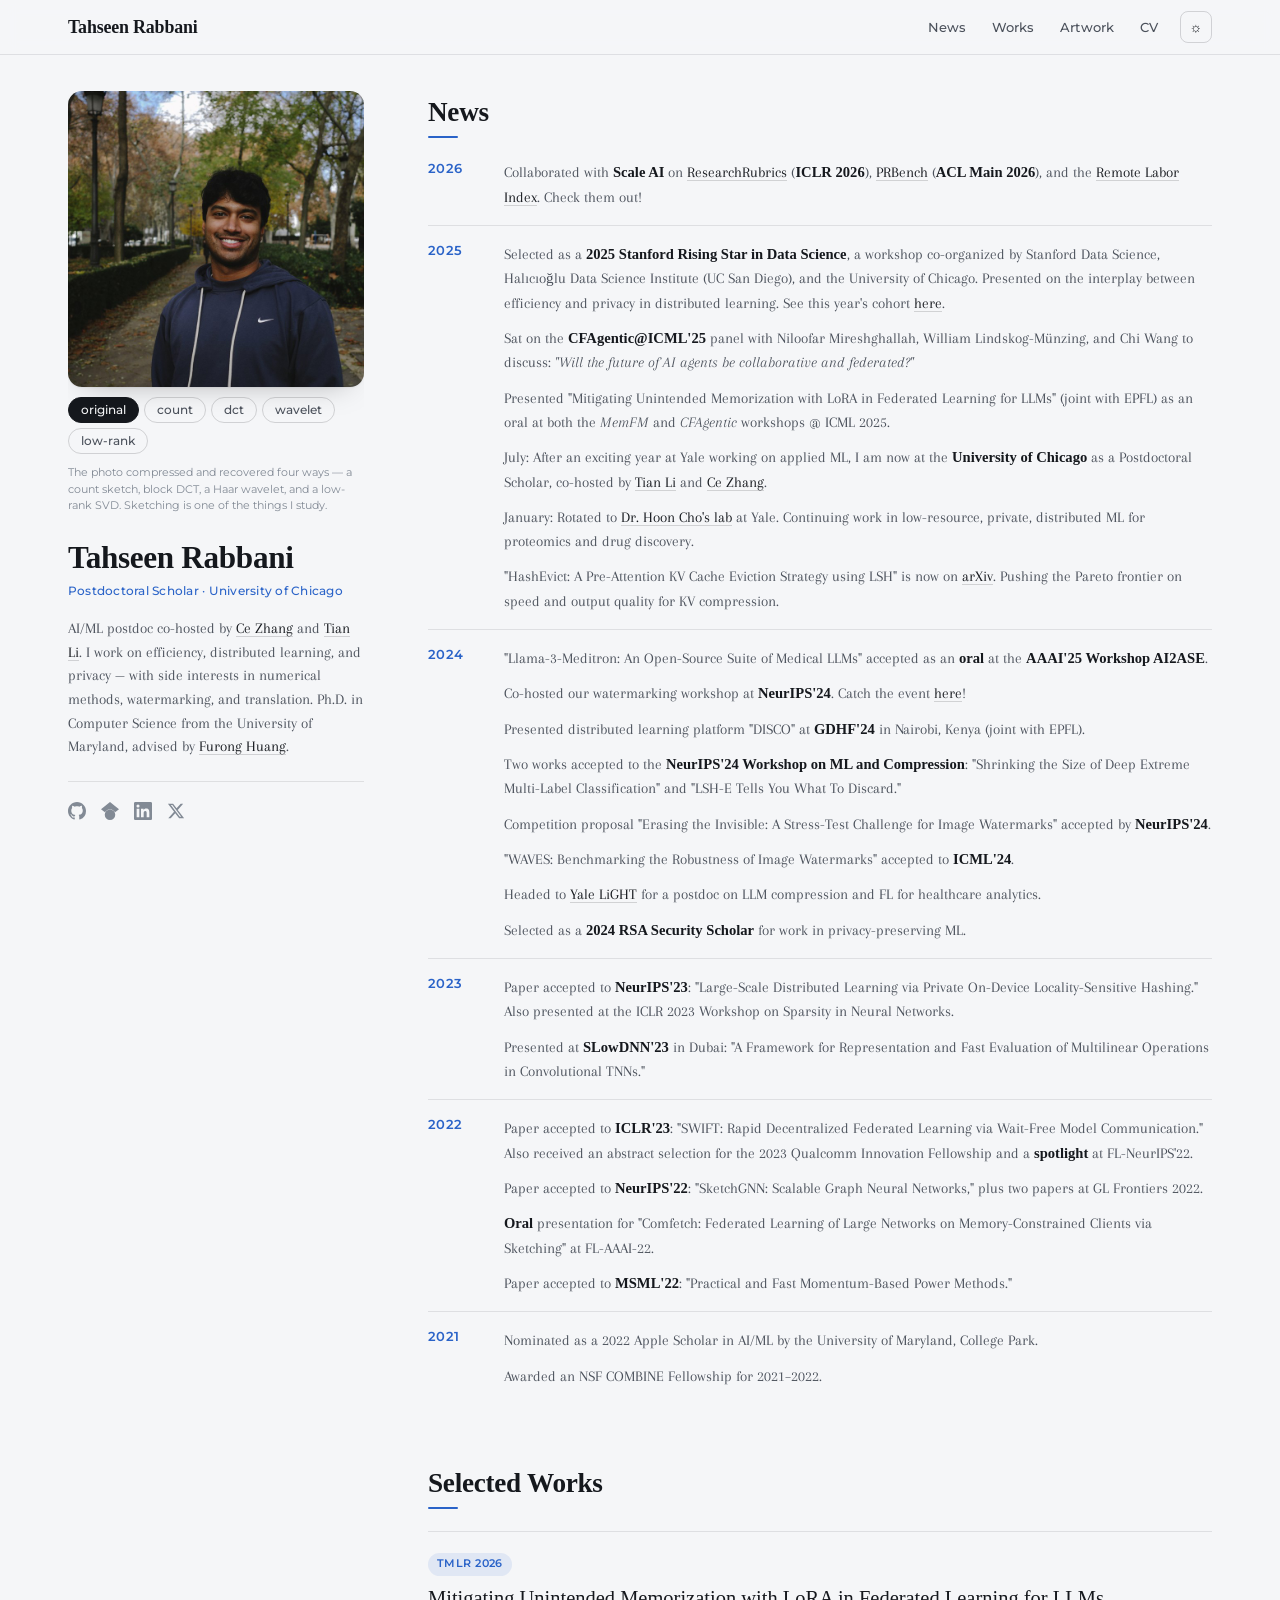
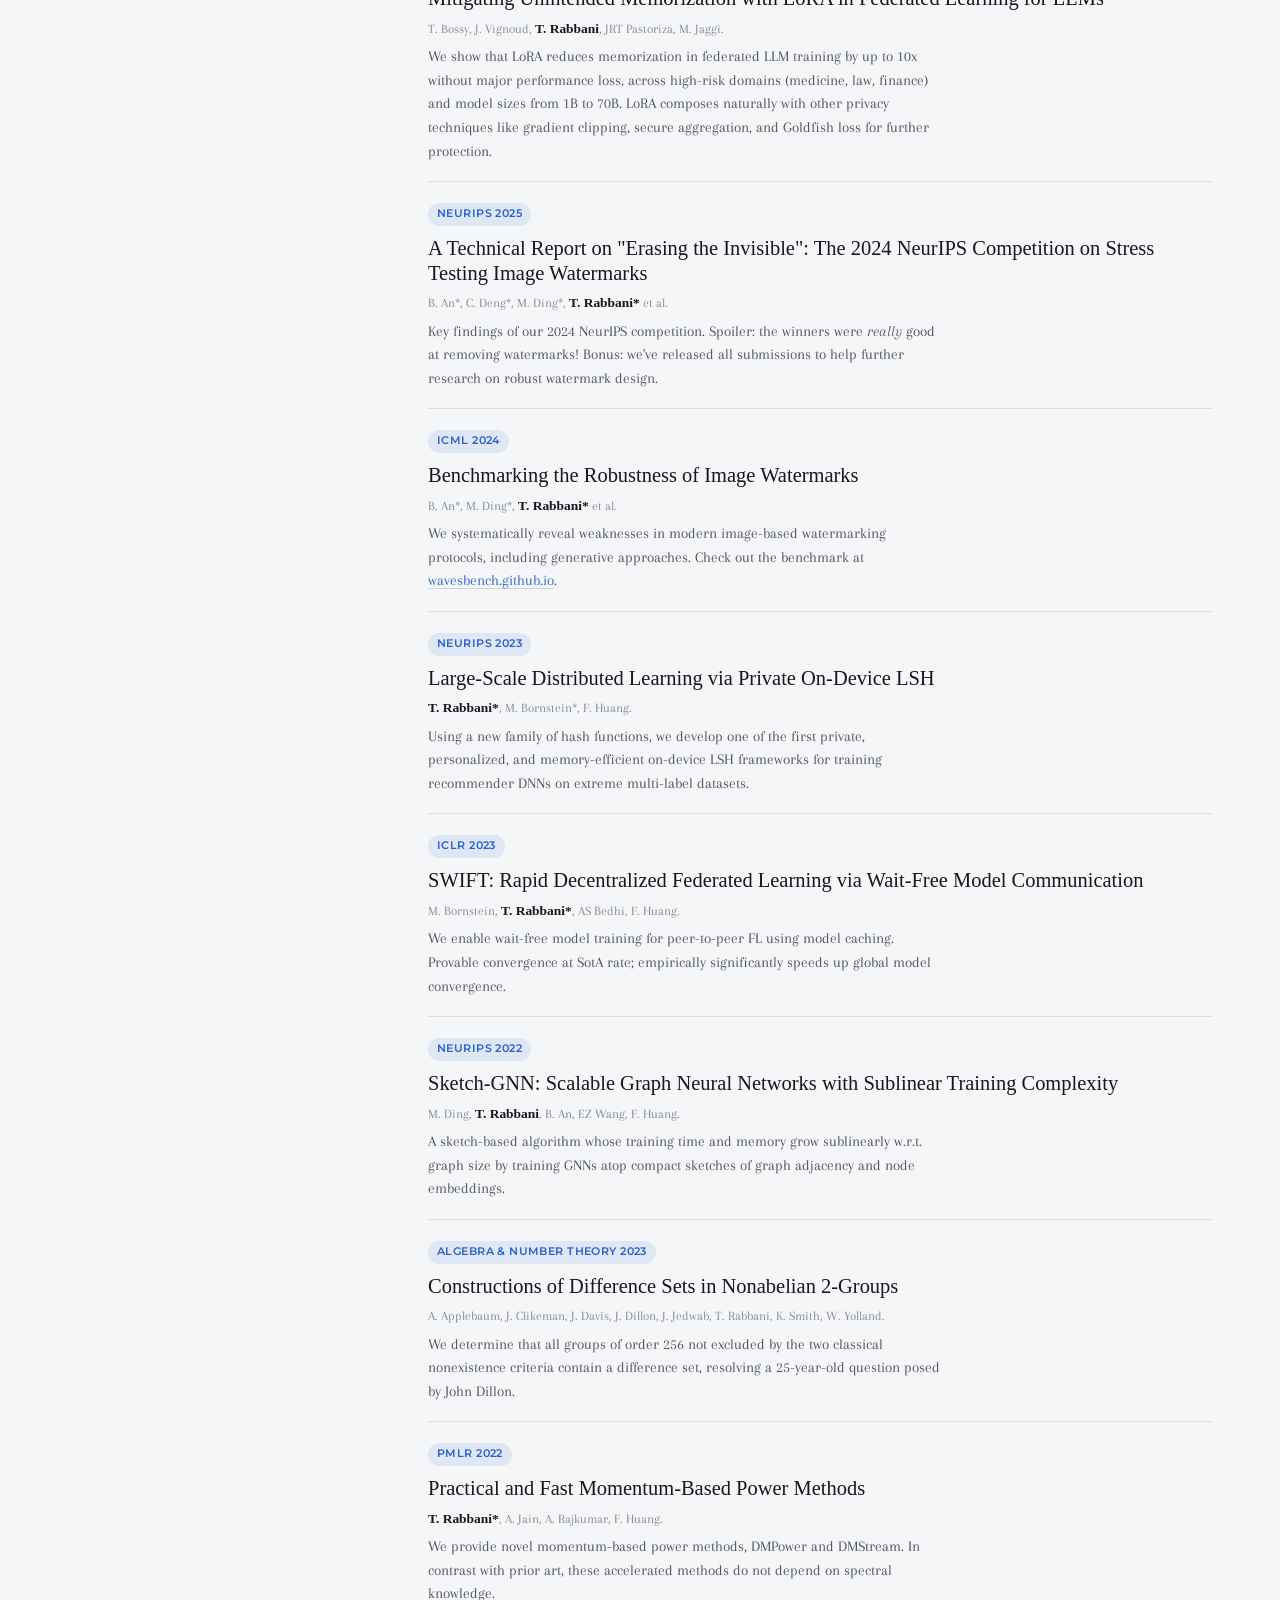
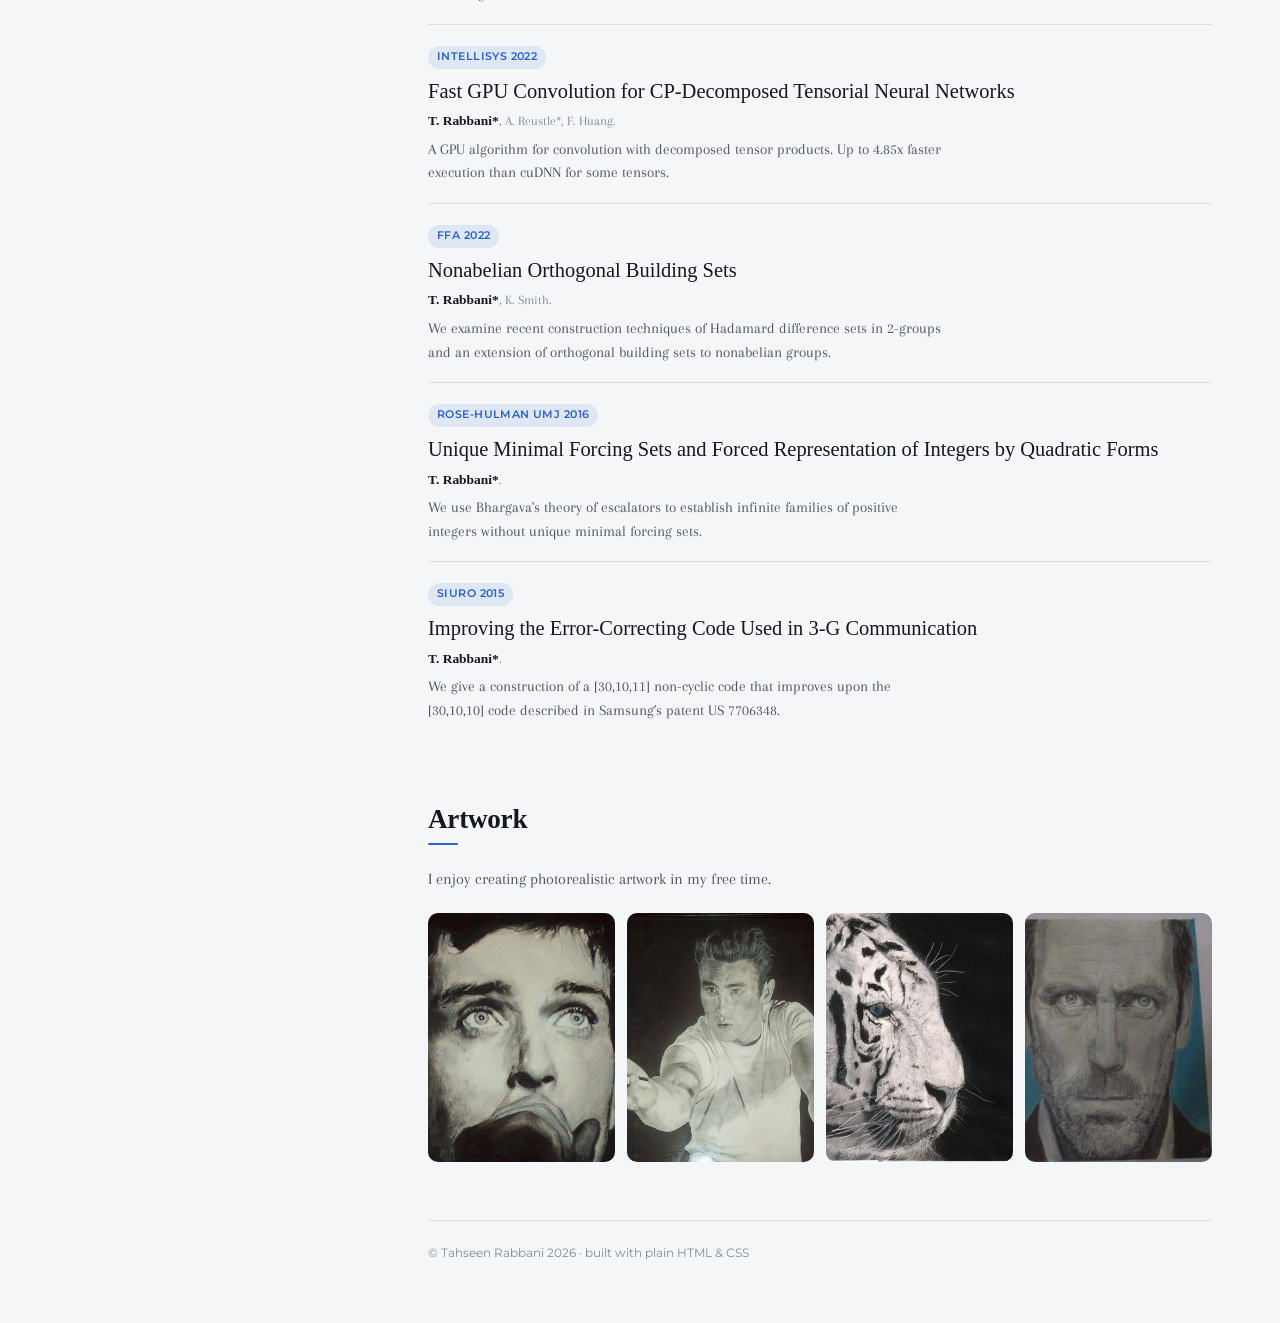
==== index.html @ ee5582df "Route body bold spans to real Old Standard TT 700 (not synthetic Arapey) News <b>/<strong> and the a" ====
<!DOCTYPE html>
<html lang="en">
<head>
    <meta charset="utf-8">
    <meta name="viewport" content="width=device-width, initial-scale=1">
    <meta name="description" content="Tahseen Rabbani — AI/ML Postdoctoral Scholar at the University of Chicago. Research on efficiency, distributed learning, and privacy.">
    <meta name="author" content="Tahseen Rabbani">
    <link href="img/icon.png" rel="icon" type="image/png">
    <title>Tahseen Rabbani</title>

    <link rel="preconnect" href="https://fonts.googleapis.com">
    <link rel="preconnect" href="https://fonts.gstatic.com" crossorigin>
    <link href="https://fonts.googleapis.com/css2?family=Arapey:ital@0;1&family=Old+Standard+TT:ital,wght@0,400;0,700;1,400&family=Montserrat:wght@400;500;600&display=swap" rel="stylesheet">

    <style>
    :root {
        --bg:      #f5f6f8;
        --panel:   #ffffff;
        --panel-2: #e7ebf0;
        --ink:     #15181d;
        --ink-2:   #4b515b;
        --muted:   #828a95;
        --line:    rgba(20,24,30,0.10);
        --line-2:  rgba(20,24,30,0.16);
        --accent:  #2a63c8;
        --accent-soft: rgba(42,99,200,0.10);
        --font: 'Arapey', Georgia, 'Times New Roman', serif;
        --head: 'Old Standard TT', 'Times New Roman', serif;
        --ui:   'Montserrat', system-ui, -apple-system, sans-serif;
        --r: 10px;
        --maxw: 1240px;
        --ease: cubic-bezier(.2,.6,.2,1);
    }
    [data-theme="dark"] {
        --bg:      #14161b;
        --panel:   #1c1f26;
        --panel-2: #232732;
        --ink:     #e9ecf1;
        --ink-2:   #b6bcc6;
        --muted:   #828994;
        --line:    rgba(255,255,255,0.10);
        --line-2:  rgba(255,255,255,0.18);
        --accent:  #7aa6f0;
        --accent-soft: rgba(122,166,240,0.14);
    }

    * { box-sizing: border-box; margin: 0; padding: 0; }
    html { -webkit-text-size-adjust: 100%; scroll-behavior: smooth; scroll-padding-top: 68px; }
    body {
        font-family: var(--font); background: var(--bg); color: var(--ink);
        line-height: 1.6; font-weight: 400; -webkit-font-smoothing: antialiased;
        transition: background .35s, color .35s;
    }
    a { color: inherit; text-decoration: none; }
    ::selection { background: var(--accent); color: #fff; }
    h1, h2, h3, h4 { font-family: var(--head); font-weight: 700; letter-spacing: -0.01em; line-height: 1.15; }
    :focus-visible { outline: 2px solid var(--accent); outline-offset: 3px; border-radius: 2px; }

    /* ---------- top bar ---------- */
    .topbar {
        position: sticky; top: 0; z-index: 50;
        background: color-mix(in srgb, var(--bg) 85%, transparent);
        backdrop-filter: saturate(140%) blur(9px); -webkit-backdrop-filter: saturate(140%) blur(9px);
        border-bottom: 1px solid var(--line);
    }
    .topbar-inner {
        max-width: var(--maxw); margin: 0 auto; display: flex; align-items: center; gap: 22px;
        padding: 11px clamp(20px, 4vw, 48px);
    }
    .tb-brand { font-family: var(--head); font-weight: 700; font-size: 1.12rem; letter-spacing: -0.01em; margin-right: auto; }
    .tb-nav { display: flex; gap: clamp(14px, 2vw, 26px); }
    .tb-nav a { font-family: var(--ui); font-size: 0.82rem; font-weight: 500; letter-spacing: 0.01em; color: var(--ink-2); transition: color .2s; }
    .tb-nav a:hover { color: var(--accent); }

    /* ---------- shell ---------- */
    .shell {
        display: grid; grid-template-columns: 296px 1fr; gap: clamp(36px, 5vw, 76px);
        max-width: var(--maxw); margin: 0 auto; padding: clamp(24px, 4vh, 40px) clamp(20px, 4vw, 48px) 0;
    }

    /* ---------- left rail ---------- */
    .rail { position: sticky; top: 80px; align-self: start; max-height: calc(100vh - 96px); overflow-y: auto; scrollbar-width: none; padding-bottom: 20px; }
    .rail::-webkit-scrollbar { display: none; }
    .photo-card { width: 100%; }
    .photo { position: relative; width: 100%; aspect-ratio: 1/1; border-radius: 14px; overflow: hidden; background: var(--panel-2); box-shadow: 0 1px 2px rgba(0,0,0,.06), 0 12px 30px -18px rgba(0,0,0,.35); }
    .photo img { width: 100%; height: 100%; object-fit: cover; object-position: center 30%; display: block; }
    .sketch-row { display: flex; flex-wrap: wrap; gap: 5px; margin-top: 10px; }
    .sketch-btn {
        font-family: var(--ui); font-size: 11.5px; font-weight: 500; padding: 5px 12px;
        border: 1px solid var(--line-2); border-radius: 999px; background: transparent; color: var(--ink-2);
        cursor: pointer; transition: all .2s;
    }
    .sketch-btn:hover { border-color: var(--accent); color: var(--accent); }
    .sketch-btn.active { background: var(--ink); color: var(--bg); border-color: var(--ink); }
    .sketch-note { font-family: var(--ui); font-size: 11px; line-height: 1.5; color: var(--muted); margin-top: 10px; }

    .name { font-size: clamp(1.55rem, 3vw, 1.95rem); margin-top: 26px; }
    .role { font-family: var(--ui); font-size: 0.78rem; font-weight: 500; letter-spacing: 0.02em; color: var(--muted); margin-top: 6px; }
    .role a { color: var(--accent); }
    .bio { font-size: 0.92rem; color: var(--ink-2); margin-top: 16px; }
    .bio a { color: var(--ink); font-weight: 500; border-bottom: 1px solid var(--line-2); transition: color .2s, border-color .2s; }
    .bio a:hover { color: var(--accent); border-color: var(--accent); }

    .rail-foot { display: flex; align-items: center; gap: 14px; margin-top: 22px; padding-top: 20px; border-top: 1px solid var(--line); }
    .socials { display: flex; gap: 15px; margin-right: auto; }
    .socials a { color: var(--muted); transition: color .2s, transform .2s; }
    .socials a:hover { color: var(--accent); transform: translateY(-2px); }
    .socials svg { width: 18px; height: 18px; fill: currentColor; display: block; }
    .theme-toggle { width: 32px; height: 32px; border: 1px solid var(--line-2); border-radius: 8px; background: transparent; color: var(--ink); cursor: pointer; font-size: 14px; display: grid; place-items: center; }
    .theme-toggle .icon-moon { display: none; }
    [data-theme="dark"] .theme-toggle .icon-sun { display: none; }
    [data-theme="dark"] .theme-toggle .icon-moon { display: inline; }

    /* ---------- content ---------- */
    .content { min-width: 0; padding-bottom: 60px; }
    .content > section { padding: 6px 0 clamp(38px, 5vw, 58px); }
    .section-title { font-size: clamp(1.35rem, 2.4vw, 1.7rem); margin-bottom: 22px; display: inline-block; }
    .section-title::after { content: ""; display: block; width: 30px; height: 2px; background: var(--accent); border-radius: 2px; margin-top: 8px; }

    /* news */
    .news-year { padding: 16px 0; border-top: 1px solid var(--line); display: grid; grid-template-columns: 62px 1fr; gap: 14px; }
    .news-year:first-of-type { border-top: none; padding-top: 0; }
    .news-year h3 { font-family: var(--ui); font-size: 0.8rem; font-weight: 600; letter-spacing: 0.03em; color: var(--accent); padding-top: 2px; }
    .news-year ul { list-style: none; display: flex; flex-direction: column; gap: 11px; min-width: 0; }
    .news-year li { font-size: 0.95rem; color: var(--ink-2); overflow-wrap: break-word; }
    .news-year li b, .news-year li strong { font-family: var(--head); font-weight: 700; font-size: 0.96em; color: var(--ink); }
    .news-year a { color: var(--ink); border-bottom: 1px solid var(--line-2); transition: color .2s, border-color .2s; }
    .news-year a:hover { color: var(--accent); border-color: var(--accent); }

    /* publications */
    .pub { padding: 18px 0; border-top: 1px solid var(--line); }
    .pub:first-child { border-top: none; padding-top: 0; }
    .venue { display: inline-block; font-family: var(--ui); font-size: 0.66rem; font-weight: 600; letter-spacing: 0.04em; text-transform: uppercase; color: var(--accent); background: var(--accent-soft); padding: 3px 9px; border-radius: 999px; margin-bottom: 10px; }
    .pub h4 { font-size: 1.28rem; font-weight: 400; line-height: 1.2; margin-bottom: 7px; letter-spacing: 0; }
    .pub h4 a { transition: color .2s; }
    .pub h4 a:hover { color: var(--accent); }
    .pub-authors { font-size: 0.84rem; color: var(--muted); margin-bottom: 6px; overflow-wrap: break-word; }
    .pub-authors .me { font-family: var(--head); font-weight: 700; color: var(--ink); }
    .pub-desc { font-size: 0.92rem; color: var(--ink-2); max-width: 74ch; }
    .pub-desc a { color: var(--accent); border-bottom: 1px solid var(--line-2); }

    /* artwork */
    .artwork-intro { font-size: 0.98rem; color: var(--ink-2); margin-bottom: 20px; }
    .artwork-grid { display: grid; grid-template-columns: repeat(4, 1fr); gap: 12px; }
    .art { position: relative; aspect-ratio: 3/4; border-radius: var(--r); overflow: hidden; cursor: pointer; background: var(--panel-2); }
    .art img { width: 100%; height: 100%; object-fit: cover; transition: transform .5s var(--ease); }
    .art:hover img { transform: scale(1.05); }
    .art-cap { position: absolute; inset: 0; display: flex; align-items: flex-end; padding: 12px; background: linear-gradient(to top, rgba(15,12,10,.8), transparent 55%); opacity: 0; transition: opacity .3s; }
    .art:hover .art-cap { opacity: 1; }
    .art-cap span { font-family: var(--ui); font-size: 0.74rem; font-weight: 500; color: #fff; }

    /* lightbox */
    .lightbox { position: fixed; inset: 0; z-index: 200; background: rgba(12,11,10,.93); display: none; align-items: center; justify-content: center; flex-direction: column; padding: 40px; }
    .lightbox.active { display: flex; }
    .lightbox img { max-width: 90vw; max-height: 82vh; border-radius: var(--r); }
    .lightbox-cap { font-family: var(--ui); font-size: 0.82rem; color: #d8d5cf; margin-top: 16px; }
    .lightbox-close { position: absolute; top: 20px; right: 26px; font-size: 30px; line-height: 1; color: #fff; background: none; border: none; cursor: pointer; }

    /* footer */
    .foot { border-top: 1px solid var(--line); padding-top: 22px; font-family: var(--ui); font-size: 0.78rem; color: var(--muted); }

    /* fade-in */
    .fade-in { opacity: 0; transform: translateY(14px); transition: opacity .6s var(--ease), transform .6s var(--ease); }
    .fade-in.visible { opacity: 1; transform: none; }

    /* mobile menu button (hidden on desktop) */
    .rail-menu { display: none; }

    @media (max-width: 860px) {
        .shell { grid-template-columns: 1fr; gap: 0; padding-top: 22px; }
        .rail { position: static; max-height: none; overflow: visible; padding-bottom: 28px; margin-bottom: 26px; border-bottom: 1px solid var(--line); }
        .photo-card { max-width: 300px; margin: 0 auto; }
        .name { margin-top: 22px; }
        .bio { max-width: 64ch; }
        /* touch targets >= ~44px */
        .tb-nav a { padding: 12px 3px; }
        .theme-toggle { width: 42px; height: 42px; font-size: 16px; }
        .sketch-btn { padding: 9px 15px; font-size: 13px; }
        .socials a { padding: 6px; }
        .socials svg { width: 21px; height: 21px; }
    }
    @media (max-width: 560px) {
        .artwork-grid { grid-template-columns: repeat(2, 1fr); }
        .news-year { grid-template-columns: 1fr; gap: 5px; }
        .tb-brand { display: none; }
        .tb-nav { gap: 15px; margin-right: auto; }
        .tb-nav a { font-size: 0.95rem; }
        /* readable body type (16px+) per mobile guidance */
        .bio { font-size: 1rem; line-height: 1.6; }
        .news-year h3 { font-size: 0.82rem; }
        .news-year li { font-size: 1rem; line-height: 1.55; }
        .pub h4 { font-size: 1.16rem; }
        .pub-desc { font-size: 1rem; }
        .pub-authors { font-size: 0.9rem; }
        .sketch-note { font-size: 12.5px; line-height: 1.5; }
        .section-title { font-size: 1.5rem; }
    }
    @media (prefers-reduced-motion: reduce) {
        *, *::before, *::after { animation: none !important; transition: none !important; }
        .fade-in { opacity: 1; transform: none; }
        html { scroll-behavior: auto; }
    }
    </style>
</head>
<body>

<header class="topbar">
    <div class="topbar-inner">
        <a class="tb-brand" href="#top">Tahseen Rabbani</a>
        <nav class="tb-nav">
            <a href="#news">News</a>
            <a href="#papers">Works</a>
            <a href="#artwork">Artwork</a>
            <a href="docs/CV_Tahseen_Rabbani_Current.pdf">CV</a>
        </nav>
        <button class="theme-toggle" aria-label="Toggle light/dark mode" onclick="toggleTheme()"><span class="icon-sun">&#9788;</span><span class="icon-moon">&#9790;</span></button>
    </div>
</header>

<div class="shell" id="top">
    <!-- LEFT RAIL -->
    <aside class="rail">
        <div class="photo-card">
            <div class="photo">
                <img src="img/sketch_original.jpg" alt="Tahseen Rabbani" id="hero-photo">
            </div>
            <div class="sketch-row">
                <button class="sketch-btn active" onclick="showSketch('img/sketch_original.jpg', this)">original</button>
                <button class="sketch-btn" onclick="showSketch('img/sketch_count.png', this)">count</button>
                <button class="sketch-btn" onclick="showSketch('img/sketch_dct.png', this)">dct</button>
                <button class="sketch-btn" onclick="showSketch('img/sketch_wavelet.png', this)">wavelet</button>
                <button class="sketch-btn" onclick="showSketch('img/sketch_lowrank.png', this)">low-rank</button>
            </div>
            <p class="sketch-note">The photo compressed and recovered four ways — a count sketch, block DCT, a Haar wavelet, and a low-rank SVD. Sketching is one of the things I study.</p>
        </div>

        <h1 class="name">Tahseen Rabbani</h1>
        <p class="role"><a href="https://www.computerscience.uchicago.edu/people/tahseen-rabbani/">Postdoctoral Scholar · University of Chicago</a></p>
        <p class="bio">
            AI/ML postdoc co-hosted by <a href="https://zhangce.github.io/">Ce Zhang</a> and
            <a href="https://litian96.github.io/">Tian Li</a>. I work on efficiency, distributed learning,
            and privacy — with side interests in numerical methods, watermarking, and translation.
            Ph.D. in Computer Science from the University of Maryland, advised by
            <a href="https://furong-huang.com/">Furong Huang</a>.
        </p>

        <div class="rail-foot">
            <div class="socials">
                <a href="https://github.com/rabbanitw" aria-label="GitHub"><svg viewBox="0 0 24 24"><path d="M12 0C5.37 0 0 5.37 0 12c0 5.31 3.435 9.795 8.205 11.385.6.105.825-.255.825-.57 0-.285-.015-1.23-.015-2.235-3.015.555-3.795-.735-4.035-1.41-.135-.345-.72-1.41-1.23-1.695-.42-.225-1.02-.78-.015-.795.945-.015 1.62.87 1.845 1.23 1.08 1.815 2.805 1.305 3.495.99.105-.78.42-1.305.765-1.605-2.67-.3-5.46-1.335-5.46-5.925 0-1.305.465-2.385 1.23-3.225-.12-.3-.54-1.53.12-3.18 0 0 1.005-.315 3.3 1.23.96-.27 1.98-.405 3-.405s2.04.135 3 .405c2.295-1.56 3.3-1.23 3.3-1.23.66 1.65.24 2.88.12 3.18.765.84 1.23 1.905 1.23 3.225 0 4.605-2.805 5.625-5.475 5.925.435.375.81 1.095.81 2.22 0 1.605-.015 2.895-.015 3.3 0 .315.225.69.825.57A12.02 12.02 0 0024 12c0-6.63-5.37-12-12-12z"/></svg></a>
                <a href="https://scholar.google.com/citations?user=ufpvVrQAAAAJ" aria-label="Google Scholar"><svg viewBox="0 0 24 24"><path d="M5.242 13.769L0 9.5 12 0l12 9.5-5.242 4.269C17.548 11.249 14.978 9.5 12 9.5c-2.977 0-5.548 1.748-6.758 4.269zM12 10a7 7 0 100 14 7 7 0 000-14z"/></svg></a>
                <a href="https://www.linkedin.com/in/tahseen-rabbani-27501170/" aria-label="LinkedIn"><svg viewBox="0 0 24 24"><path d="M20.447 20.452h-3.554v-5.569c0-1.328-.027-3.037-1.852-3.037-1.853 0-2.136 1.445-2.136 2.939v5.667H9.351V9h3.414v1.561h.046c.477-.9 1.637-1.85 3.37-1.85 3.601 0 4.267 2.37 4.267 5.455v6.286zM5.337 7.433a2.062 2.062 0 01-2.063-2.065 2.064 2.064 0 112.063 2.065zm1.782 13.019H3.555V9h3.564v11.452zM22.225 0H1.771C.792 0 0 .774 0 1.729v20.542C0 23.227.792 24 1.771 24h20.451C23.2 24 24 23.227 24 22.271V1.729C24 .774 23.2 0 22.222 0h.003z"/></svg></a>
                <a href="https://twitter.com/TahseenRab74917" aria-label="Twitter"><svg viewBox="0 0 24 24"><path d="M18.244 2.25h3.308l-7.227 8.26 8.502 11.24H16.17l-5.214-6.817L4.99 21.75H1.68l7.73-8.835L1.254 2.25H8.08l4.713 6.231zm-1.161 17.52h1.833L7.084 4.126H5.117z"/></svg></a>
            </div>
        </div>
    </aside>

    <!-- MAIN CONTENT -->
    <main class="content">
        <section id="news" class="fade-in">
            <h2 class="section-title">News</h2>

            <div class="news-year"><h3>2026</h3><ul>
                <li>Collaborated with <b>Scale AI</b> on <a href="https://labs.scale.com/papers/researchrubrics">ResearchRubrics</a> (<b>ICLR 2026</b>), <a href="https://labs.scale.com/papers/prbench">PRBench</a> (<b>ACL Main 2026</b>), and the <a href="https://www.remotelabor.ai/">Remote Labor Index</a>. Check them out!</li>
            </ul></div>

            <div class="news-year"><h3>2025</h3><ul>
                <li>Selected as a <b>2025 Stanford Rising Star in Data Science</b>, a workshop co-organized by Stanford Data Science, Halıcıo&#287;lu Data Science Institute (UC San Diego), and the University of Chicago. Presented on the interplay between efficiency and privacy in distributed learning. See this year's cohort <a href="https://lnkd.in/epu8cmic">here</a>.</li>
                <li>Sat on the <b>CFAgentic@ICML'25</b> panel with Niloofar Mireshghallah, William Lindskog-M&uuml;nzing, and Chi Wang to discuss: <em>"Will the future of AI agents be collaborative and federated?"</em></li>
                <li>Presented "Mitigating Unintended Memorization with LoRA in Federated Learning for LLMs" (joint with EPFL) as an oral at both the <em>MemFM</em> and <em>CFAgentic</em> workshops @ ICML 2025.</li>
                <li>July: After an exciting year at Yale working on applied ML, I am now at the <b>University of Chicago</b> as a Postdoctoral Scholar, co-hosted by <a href="https://litian96.github.io/">Tian Li</a> and <a href="https://zhangce.github.io/">Ce Zhang</a>.</li>
                <li>January: Rotated to <a href="https://hcholab.org">Dr. Hoon Cho's lab</a> at Yale. Continuing work in low-resource, private, distributed ML for proteomics and drug discovery.</li>
                <li>"HashEvict: A Pre-Attention KV Cache Eviction Strategy using LSH" is now on <a href="https://arxiv.org/abs/2412.16187">arXiv</a>. Pushing the Pareto frontier on speed and output quality for KV compression.</li>
            </ul></div>

            <div class="news-year"><h3>2024</h3><ul>
                <li>"Llama-3-Meditron: An Open-Source Suite of Medical LLMs" accepted as an <b>oral</b> at the <b>AAAI'25 Workshop AI2ASE</b>.</li>
                <li>Co-hosted our watermarking workshop at <b>NeurIPS'24</b>. Catch the event <a href="https://neurips.cc/virtual/2024/competition/84795">here</a>!</li>
                <li>Presented distributed learning platform "DISCO" at <b>GDHF'24</b> in Nairobi, Kenya (joint with EPFL).</li>
                <li>Two works accepted to the <b>NeurIPS'24 Workshop on ML and Compression</b>: "Shrinking the Size of Deep Extreme Multi-Label Classification" and "LSH-E Tells You What To Discard."</li>
                <li>Competition proposal "Erasing the Invisible: A Stress-Test Challenge for Image Watermarks" accepted by <b>NeurIPS'24</b>.</li>
                <li>"WAVES: Benchmarking the Robustness of Image Watermarks" accepted to <b>ICML'24</b>.</li>
                <li>Headed to <a href="https://www.yale-light.org/">Yale LiGHT</a> for a postdoc on LLM compression and FL for healthcare analytics.</li>
                <li>Selected as a <b>2024 RSA Security Scholar</b> for work in privacy-preserving ML.</li>
            </ul></div>

            <div class="news-year"><h3>2023</h3><ul>
                <li>Paper accepted to <b>NeurIPS'23</b>: "Large-Scale Distributed Learning via Private On-Device Locality-Sensitive Hashing." Also presented at the ICLR 2023 Workshop on Sparsity in Neural Networks.</li>
                <li>Presented at <b>SLowDNN'23</b> in Dubai: "A Framework for Representation and Fast Evaluation of Multilinear Operations in Convolutional TNNs."</li>
            </ul></div>

            <div class="news-year"><h3>2022</h3><ul>
                <li>Paper accepted to <b>ICLR'23</b>: "SWIFT: Rapid Decentralized Federated Learning via Wait-Free Model Communication." Also received an abstract selection for the 2023 Qualcomm Innovation Fellowship and a <b>spotlight</b> at FL-NeurIPS'22.</li>
                <li>Paper accepted to <b>NeurIPS'22</b>: "SketchGNN: Scalable Graph Neural Networks," plus two papers at GL Frontiers 2022.</li>
                <li><b>Oral</b> presentation for "Comfetch: Federated Learning of Large Networks on Memory-Constrained Clients via Sketching" at FL-AAAI-22.</li>
                <li>Paper accepted to <b>MSML'22</b>: "Practical and Fast Momentum-Based Power Methods."</li>
            </ul></div>

            <div class="news-year"><h3>2021</h3><ul>
                <li>Nominated as a 2022 Apple Scholar in AI/ML by the University of Maryland, College Park.</li>
                <li>Awarded an NSF COMBINE Fellowship for 2021&ndash;2022.</li>
            </ul></div>
        </section>

        <section id="papers" class="fade-in">
            <h2 class="section-title">Selected Works</h2>

            <div class="pub"><span class="venue">TMLR 2026</span>
                <h4><a href="https://arxiv.org/abs/2502.05087">Mitigating Unintended Memorization with LoRA in Federated Learning for LLMs</a></h4>
                <p class="pub-authors">T. Bossy, J. Vignoud, <span class="me">T. Rabbani</span>, JRT Pastoriza, M. Jaggi.</p>
                <p class="pub-desc">We show that LoRA reduces memorization in federated LLM training by up to 10x without major performance loss, across high-risk domains (medicine, law, finance) and model sizes from 1B to 70B. LoRA composes naturally with other privacy techniques like gradient clipping, secure aggregation, and Goldfish loss for further protection.</p>
            </div>
            <div class="pub"><span class="venue">NeurIPS 2025</span>
                <h4><a href="https://neurips.cc/virtual/2025/loc/san-diego/poster/121791">A Technical Report on "Erasing the Invisible": The 2024 NeurIPS Competition on Stress Testing Image Watermarks</a></h4>
                <p class="pub-authors">B. An*, C. Deng*, M. Ding*, <span class="me">T. Rabbani*</span> et al.</p>
                <p class="pub-desc">Key findings of our 2024 NeurIPS competition. Spoiler: the winners were <em>really</em> good at removing watermarks! Bonus: we've released all submissions to help further research on robust watermark design.</p>
            </div>
            <div class="pub"><span class="venue">ICML 2024</span>
                <h4><a href="https://arxiv.org/abs/2401.08573">Benchmarking the Robustness of Image Watermarks</a></h4>
                <p class="pub-authors">B. An*, M. Ding*, <span class="me">T. Rabbani*</span> et al.</p>
                <p class="pub-desc">We systematically reveal weaknesses in modern image-based watermarking protocols, including generative approaches. Check out the benchmark at <a href="https://wavesbench.github.io/">wavesbench.github.io</a>.</p>
            </div>
            <div class="pub"><span class="venue">NeurIPS 2023</span>
                <h4><a href="https://proceedings.neurips.cc/paper_files/paper/2023/file/34345e243156da67605d4b63d71c8d98-Paper-Conference.pdf">Large-Scale Distributed Learning via Private On-Device LSH</a></h4>
                <p class="pub-authors"><span class="me">T. Rabbani*</span>, M. Bornstein*, F. Huang.</p>
                <p class="pub-desc">Using a new family of hash functions, we develop one of the first private, personalized, and memory-efficient on-device LSH frameworks for training recommender DNNs on extreme multi-label datasets.</p>
            </div>
            <div class="pub"><span class="venue">ICLR 2023</span>
                <h4><a href="https://arxiv.org/abs/2210.14026">SWIFT: Rapid Decentralized Federated Learning via Wait-Free Model Communication</a></h4>
                <p class="pub-authors">M. Bornstein, <span class="me">T. Rabbani*</span>, AS Bedhi, F. Huang.</p>
                <p class="pub-desc">We enable wait-free model training for peer-to-peer FL using model caching. Provable convergence at SotA rate; empirically significantly speeds up global model convergence.</p>
            </div>
            <div class="pub"><span class="venue">NeurIPS 2022</span>
                <h4><a href="https://proceedings.neurips.cc/paper_files/paper/2022/file/1385753b9661cd2d9f2cb8958dec985b-Paper-Conference.pdf">Sketch-GNN: Scalable Graph Neural Networks with Sublinear Training Complexity</a></h4>
                <p class="pub-authors">M. Ding, <span class="me">T. Rabbani</span>, B. An, EZ Wang, F. Huang.</p>
                <p class="pub-desc">A sketch-based algorithm whose training time and memory grow sublinearly w.r.t. graph size by training GNNs atop compact sketches of graph adjacency and node embeddings.</p>
            </div>
            <div class="pub"><span class="venue">Algebra &amp; Number Theory 2023</span>
                <h4><a href="https://arxiv.org/abs/2004.01214">Constructions of Difference Sets in Nonabelian 2-Groups</a></h4>
                <p class="pub-authors">A. Applebaum, J. Clikeman, J. Davis, J. Dillon, J. Jedwab, T. Rabbani, K. Smith, W. Yolland.</p>
                <p class="pub-desc">We determine that all groups of order 256 not excluded by the two classical nonexistence criteria contain a difference set, resolving a 25-year-old question posed by John Dillon.</p>
            </div>
            <div class="pub"><span class="venue">PMLR 2022</span>
                <h4><a href="https://proceedings.mlr.press/v145/rabbani22a.html">Practical and Fast Momentum-Based Power Methods</a></h4>
                <p class="pub-authors"><span class="me">T. Rabbani*</span>, A. Jain, A. Rajkumar, F. Huang.</p>
                <p class="pub-desc">We provide novel momentum-based power methods, DMPower and DMStream. In contrast with prior art, these accelerated methods do not depend on spectral knowledge.</p>
            </div>
            <div class="pub"><span class="venue">IntelliSys 2022</span>
                <h4><a href="https://link.springer.com/chapter/10.1007/978-3-030-55180-3_35">Fast GPU Convolution for CP-Decomposed Tensorial Neural Networks</a></h4>
                <p class="pub-authors"><span class="me">T. Rabbani*</span>, A. Reustle*, F. Huang.</p>
                <p class="pub-desc">A GPU algorithm for convolution with decomposed tensor products. Up to 4.85x faster execution than cuDNN for some tensors.</p>
            </div>
            <div class="pub"><span class="venue">FFA 2022</span>
                <h4><a href="https://www.degruyter.com/document/doi/10.1515/9783110621730-011/html">Nonabelian Orthogonal Building Sets</a></h4>
                <p class="pub-authors"><span class="me">T. Rabbani*</span>, K. Smith.</p>
                <p class="pub-desc">We examine recent construction techniques of Hadamard difference sets in 2-groups and an extension of orthogonal building sets to nonabelian groups.</p>
            </div>
            <div class="pub"><span class="venue">Rose-Hulman UMJ 2016</span>
                <h4><a href="https://www.rose-hulman.edu/mathjournal/archives/2016/vol17-n1/paper1/v17n1-1pd.pdf">Unique Minimal Forcing Sets and Forced Representation of Integers by Quadratic Forms</a></h4>
                <p class="pub-authors"><span class="me">T. Rabbani*</span>.</p>
                <p class="pub-desc">We use Bhargava's theory of escalators to establish infinite families of positive integers without unique minimal forcing sets.</p>
            </div>
            <div class="pub"><span class="venue">SIURO 2015</span>
                <h4><a href="http://dx.doi.org/10.1137/14S013688">Improving the Error-Correcting Code Used in 3-G Communication</a></h4>
                <p class="pub-authors"><span class="me">T. Rabbani*</span>.</p>
                <p class="pub-desc">We give a construction of a [30,10,11] non-cyclic code that improves upon the [30,10,10] code described in Samsung's patent US 7706348.</p>
            </div>
        </section>

        <!-- Workshop Papers (hidden) -->
        <section id="workshop" class="fade-in" style="display:none">
            <h2 class="section-title">Workshop Papers</h2>
            <div class="pub"><span class="venue">MemFM @ ICML 2025</span>
                <h4>Mitigating Unintended Memorization with LoRA in Federated Learning for LLMs</h4>
                <p class="pub-authors">T. Bossy*, J. Vignoud*, T. Rabbani, M. Jaggi, JRT Pastoriza.</p></div>
            <div class="pub"><span class="venue">SLowDNN 2023</span>
                <h4>Fast Evaluation of Multilinear Operations in Convolutional Tensorial Neural Networks</h4>
                <p class="pub-authors"><span class="me">T. Rabbani*</span>, J. Su*, X. Liu, D. Chan, G. Sangston, F. Huang.</p></div>
            <div class="pub"><span class="venue">GLF @ NeurIPS 2023</span>
                <h4>Faster Hyperparameter Search for GNNs via Calibrated Dataset Condensation</h4>
                <p class="pub-authors">M. Ding*, Y. Xu, <span class="me">T. Rabbani</span>, X. Liu, T. Ranadive, TC Tuan, F. Huang.</p></div>
            <div class="pub"><span class="venue">FL-AAAI 2022</span>
                <h4>Comfetch: Federated Learning of Large Networks on Constrained Clients via Sketching</h4>
                <p class="pub-authors"><span class="me">T. Rabbani*</span>, B. Feng*, M. Bornstein, K. Sang, Y. Yang, A. Rajkumar, A. Varshney, F. Huang.</p></div>
        </section>

        <section id="artwork" class="fade-in">
            <h2 class="section-title">Artwork</h2>
            <p class="artwork-intro">I enjoy creating photorealistic artwork in my free time.</p>
            <div class="artwork-grid">
                <div class="art" onclick="openLightbox(this)" data-title="Ian Curtis of Joy Division">
                    <img src="img/portfolio/joy_division.png" alt="Ian Curtis of Joy Division" loading="lazy">
                    <div class="art-cap"><span>Ian Curtis of Joy Division</span></div>
                </div>
                <div class="art" onclick="openLightbox(this)" data-title="James Dean">
                    <img src="img/portfolio/james_dean.png" alt="James Dean" loading="lazy">
                    <div class="art-cap"><span>James Dean</span></div>
                </div>
                <div class="art" onclick="openLightbox(this)" data-title="Bengal Tiger">
                    <img src="img/portfolio/bengaltiger.png" alt="Bengal Tiger" loading="lazy">
                    <div class="art-cap"><span>Bengal Tiger</span></div>
                </div>
                <div class="art" onclick="openLightbox(this)" data-title="Dr. Gregory House">
                    <img src="img/portfolio/house.png" alt="Dr. Gregory House" loading="lazy">
                    <div class="art-cap"><span>Dr. Gregory House</span></div>
                </div>
            </div>
        </section>

        <footer class="foot">&copy; Tahseen Rabbani 2026 · built with plain HTML &amp; CSS</footer>
    </main>
</div>

<div class="lightbox" id="lightbox" onclick="closeLightbox()">
    <button class="lightbox-close" aria-label="Close">&times;</button>
    <img src="" alt="" id="lightbox-img">
    <div class="lightbox-cap" id="lightbox-cap"></div>
</div>

<script>
const observer = new IntersectionObserver((entries) => {
    entries.forEach(e => { if (e.isIntersecting) e.target.classList.add('visible'); });
}, { threshold: 0.05 });
document.querySelectorAll('.fade-in').forEach(el => observer.observe(el));

function openLightbox(el) {
    document.getElementById('lightbox-img').src = el.querySelector('img').src;
    document.getElementById('lightbox-cap').textContent = el.dataset.title;
    document.getElementById('lightbox').classList.add('active');
    document.body.style.overflow = 'hidden';
}
function closeLightbox() {
    document.getElementById('lightbox').classList.remove('active');
    document.body.style.overflow = '';
}
document.addEventListener('keydown', e => { if (e.key === 'Escape') closeLightbox(); });

function toggleTheme() {
    const html = document.documentElement;
    const next = html.getAttribute('data-theme') === 'dark' ? 'light' : 'dark';
    html.setAttribute('data-theme', next);
    localStorage.setItem('theme', next);
}
(function() {
    const saved = localStorage.getItem('theme');
    if (saved) document.documentElement.setAttribute('data-theme', saved);
})();

function showSketch(src, btn) {
    document.querySelectorAll('.sketch-btn').forEach(b => b.classList.remove('active'));
    btn.classList.add('active');
    document.getElementById('hero-photo').src = src;
}
</script>

</body>
</html>
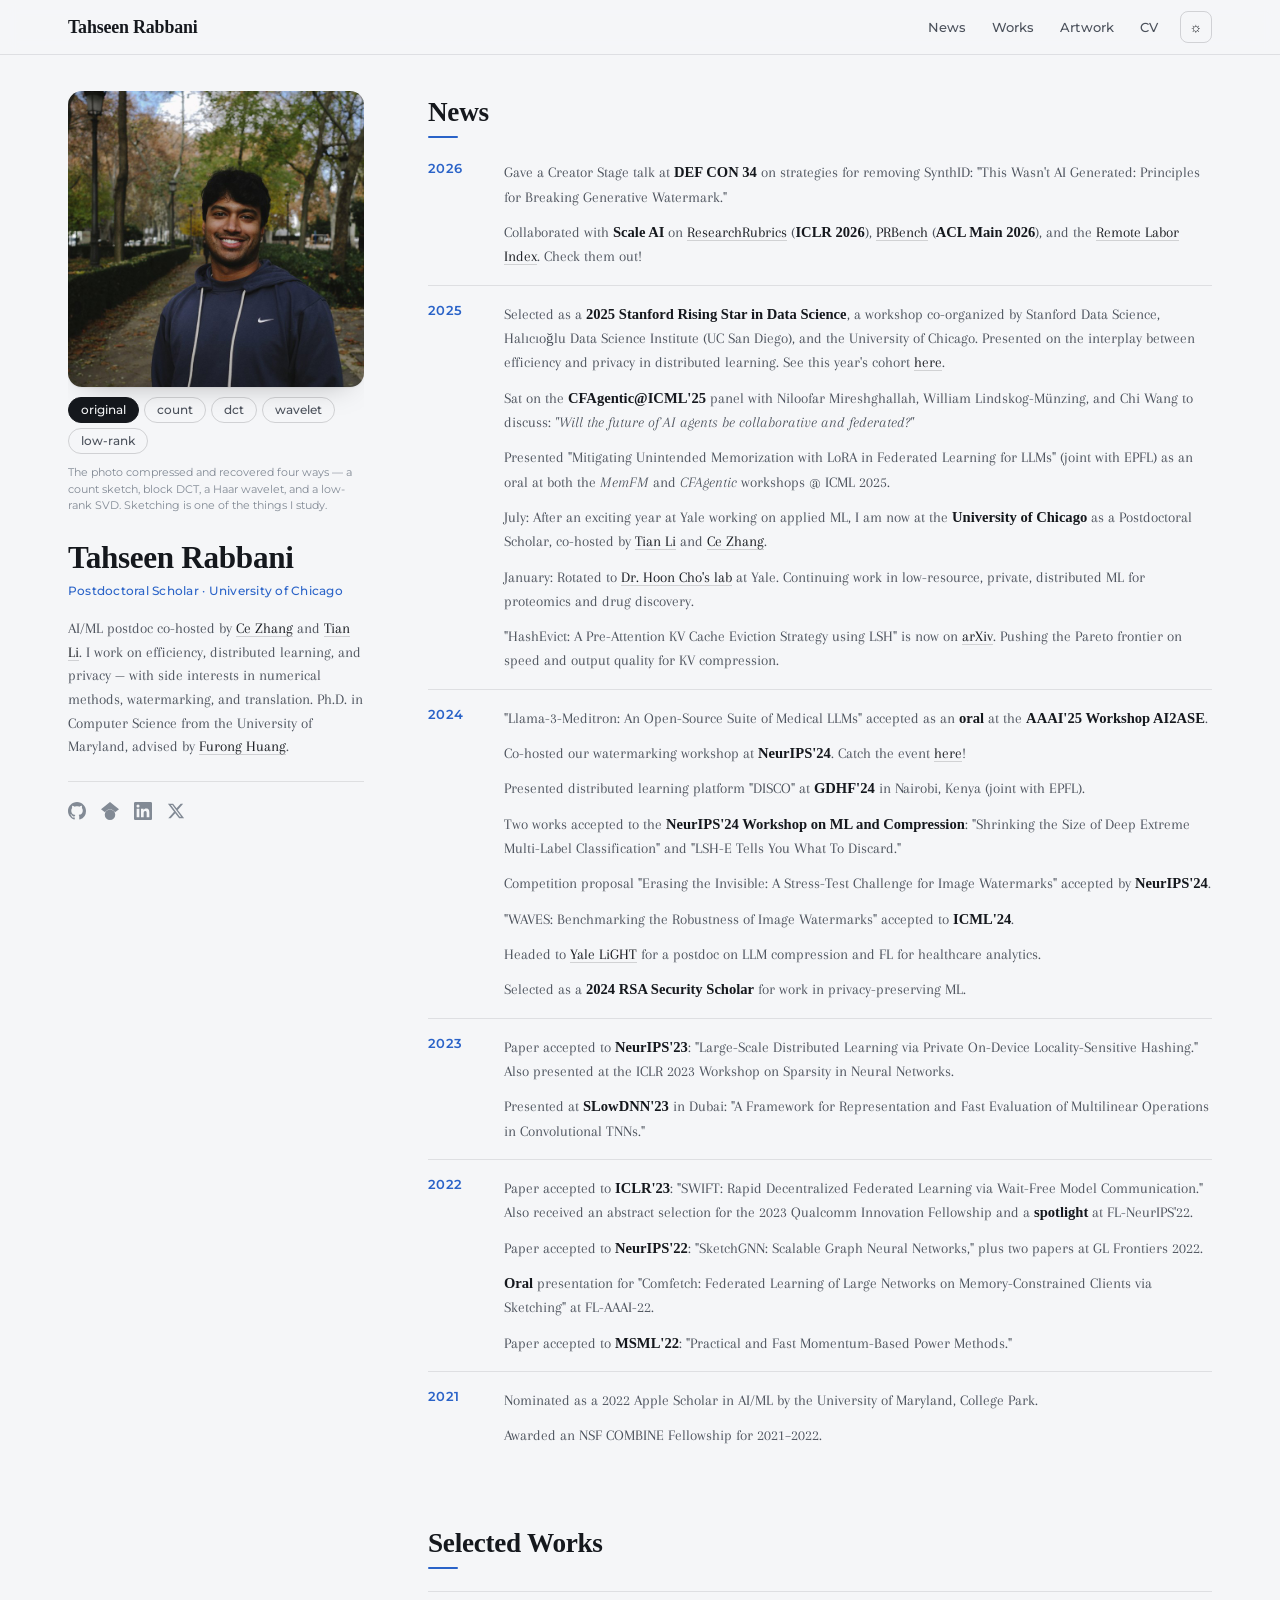
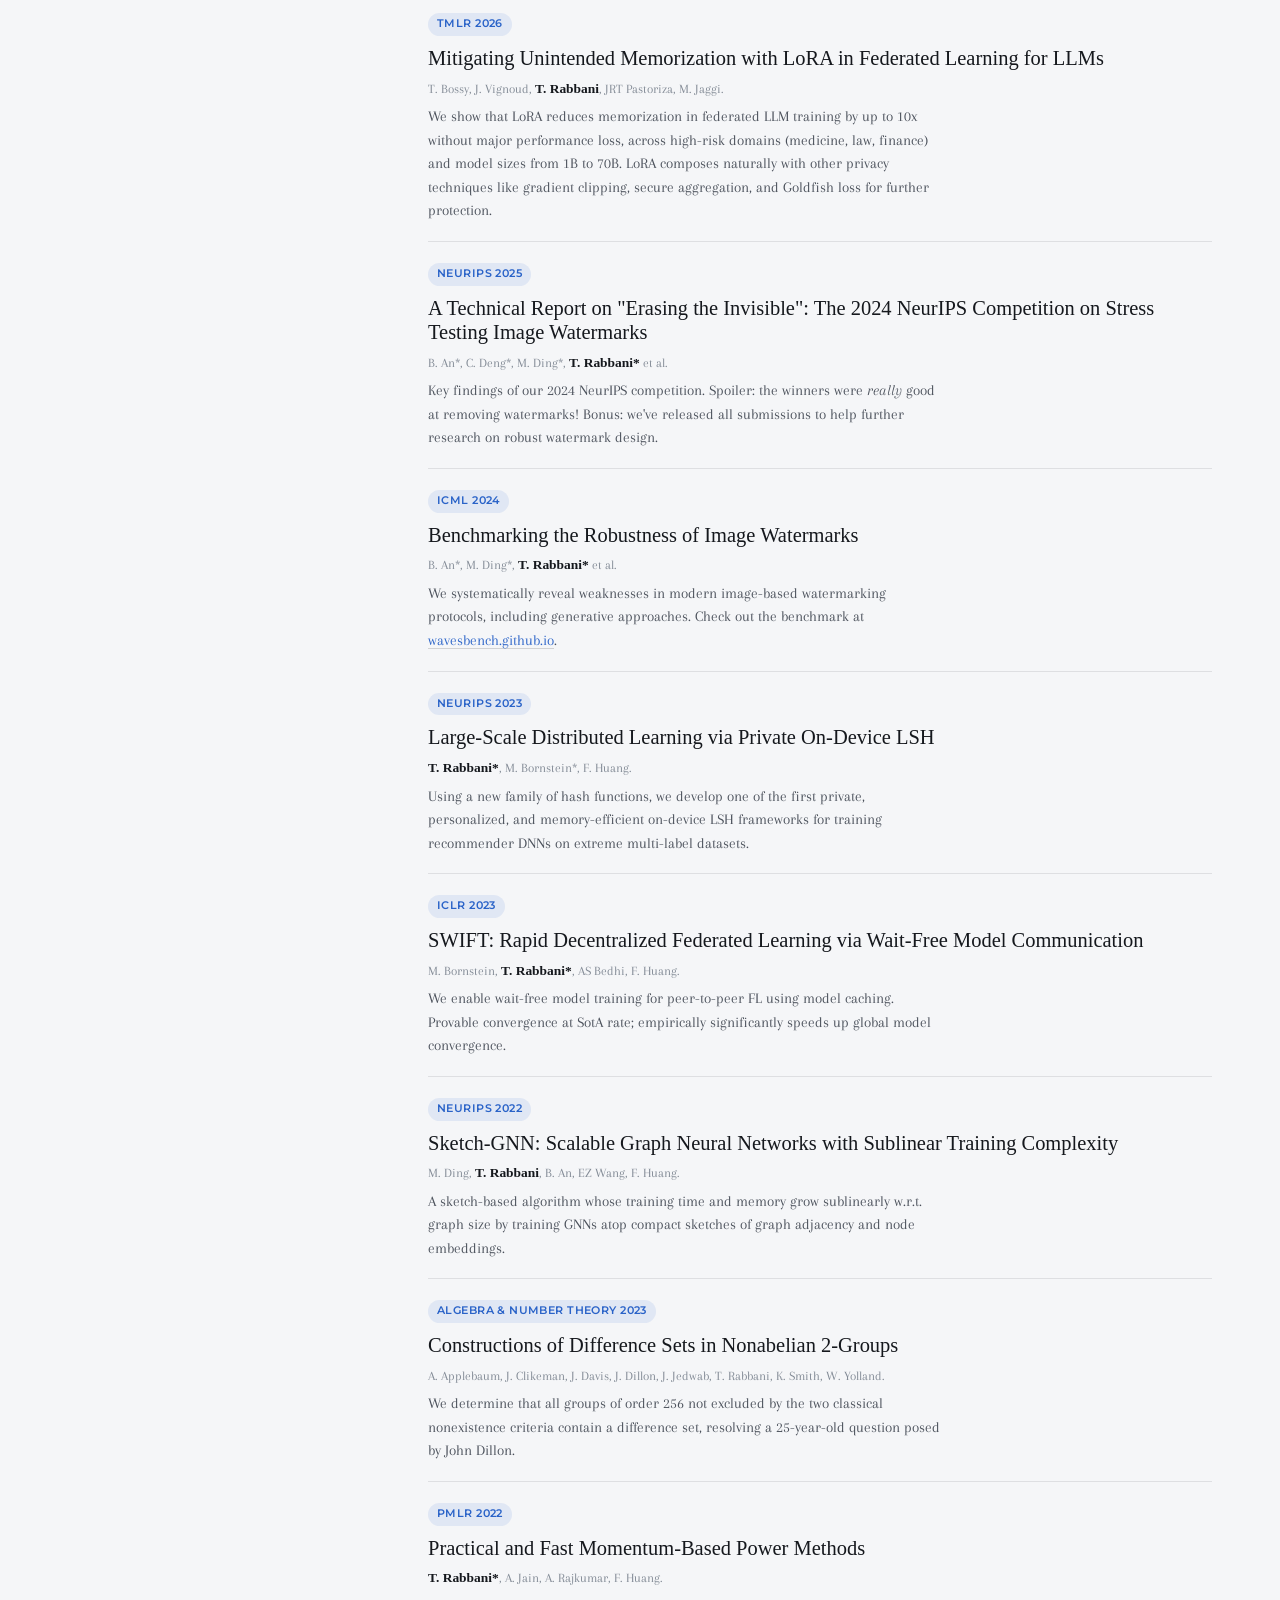
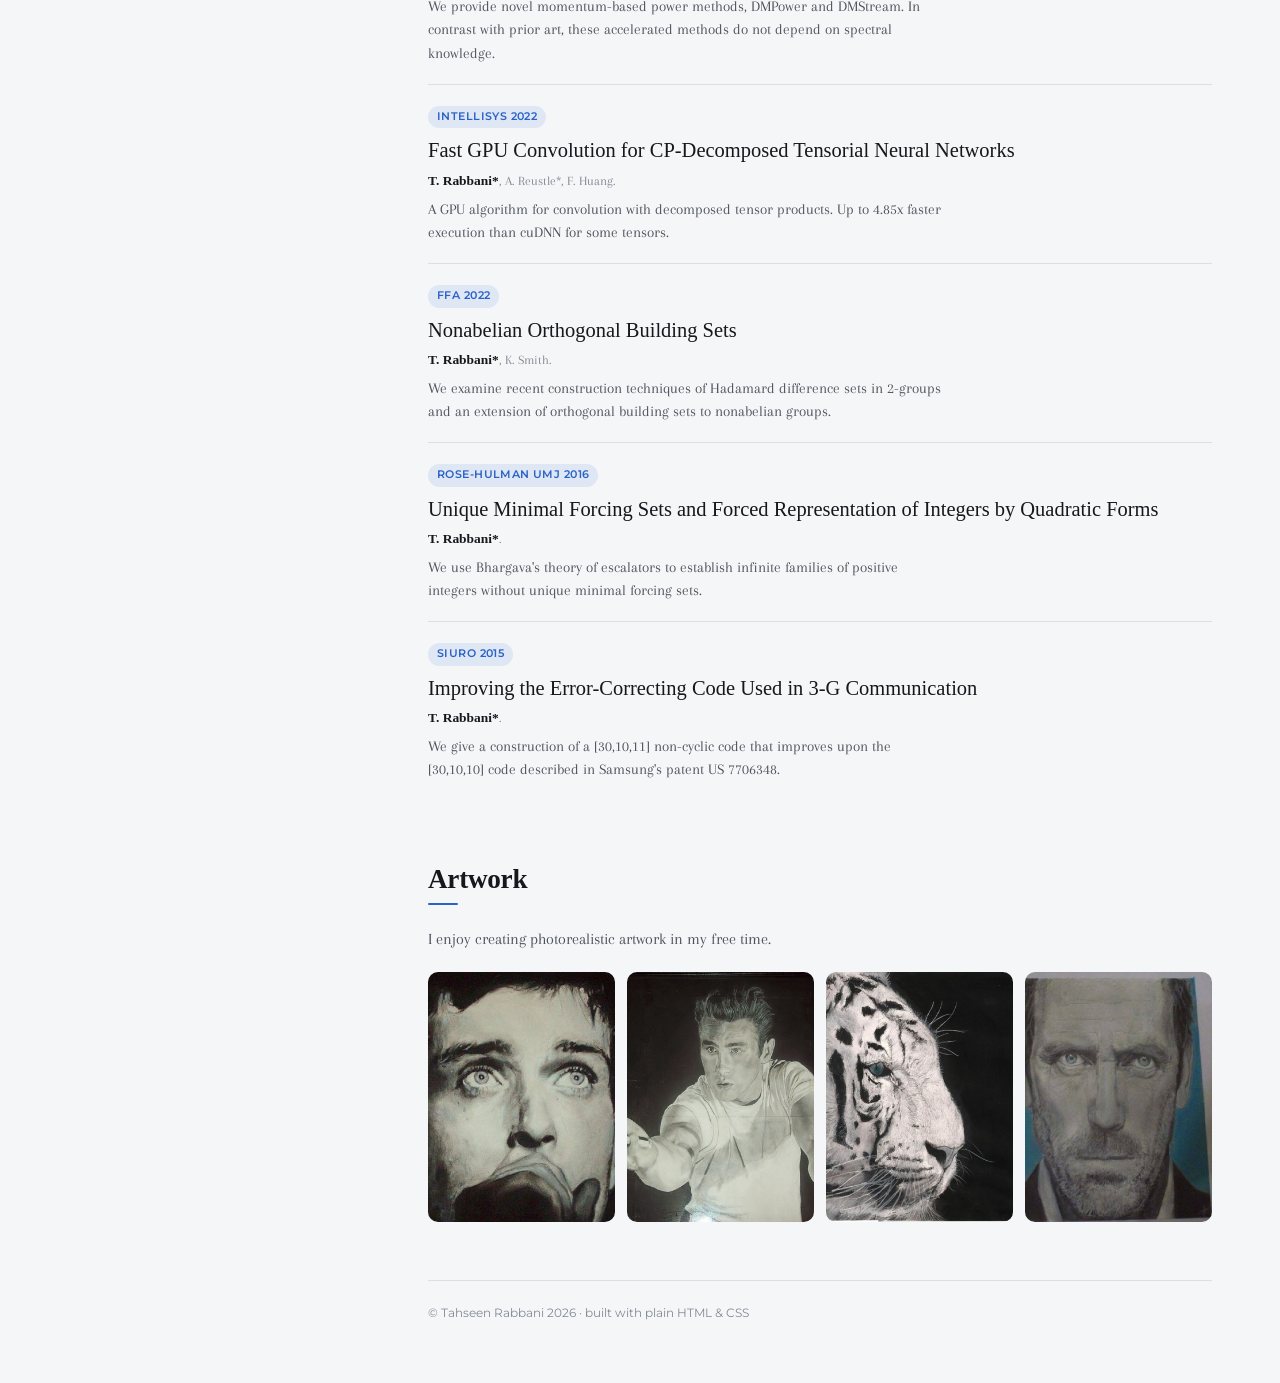
==== commit 51e18405: "Add 2026 news: DEF CON 34 Creator Stage talk on breaking SynthID" ====
--- a/index.html
+++ b/index.html
@@ -260,6 +260,7 @@
             <h2 class="section-title">News</h2>
 
             <div class="news-year"><h3>2026</h3><ul>
+                <li>Gave a Creator Stage talk at <b>DEF CON 34</b> on strategies for removing SynthID: "This Wasn't AI Generated: Principles for Breaking Generative Watermark."</li>
                 <li>Collaborated with <b>Scale AI</b> on <a href="https://labs.scale.com/papers/researchrubrics">ResearchRubrics</a> (<b>ICLR 2026</b>), <a href="https://labs.scale.com/papers/prbench">PRBench</a> (<b>ACL Main 2026</b>), and the <a href="https://www.remotelabor.ai/">Remote Labor Index</a>. Check them out!</li>
             </ul></div>
 
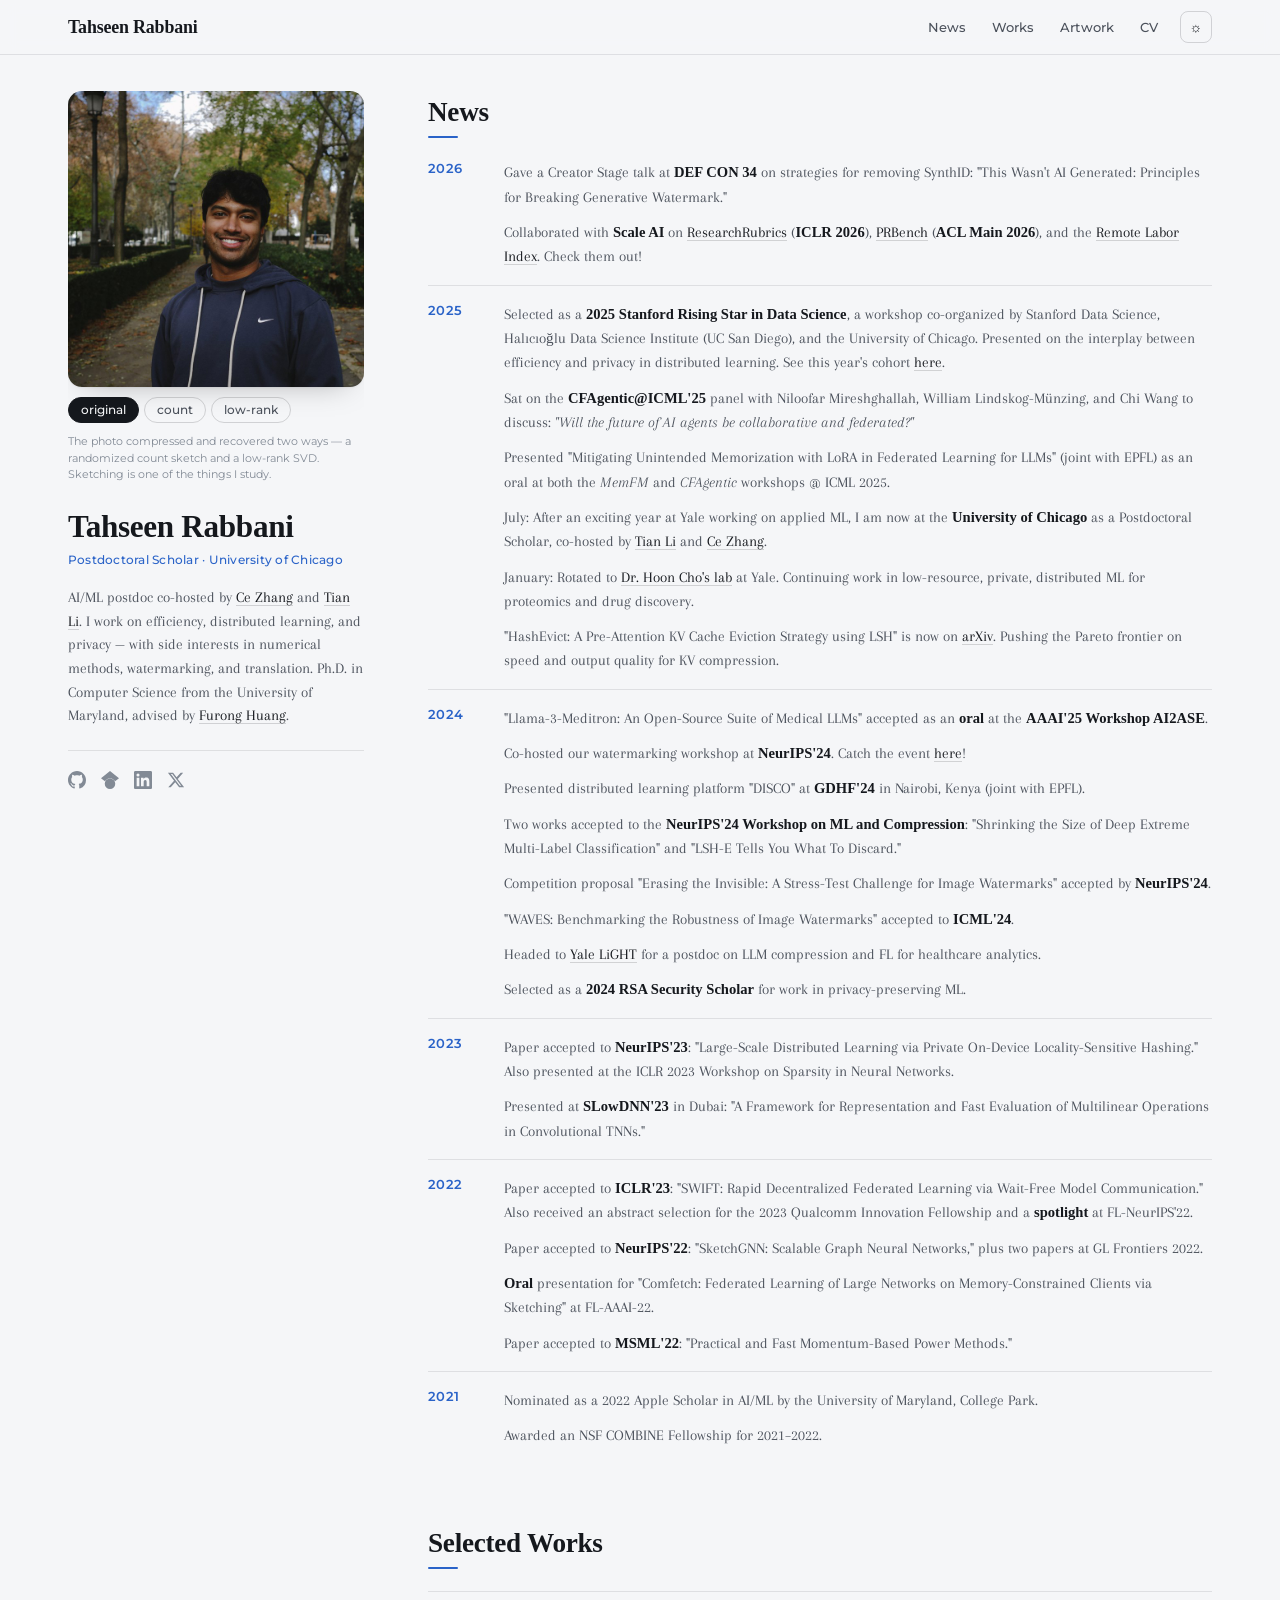
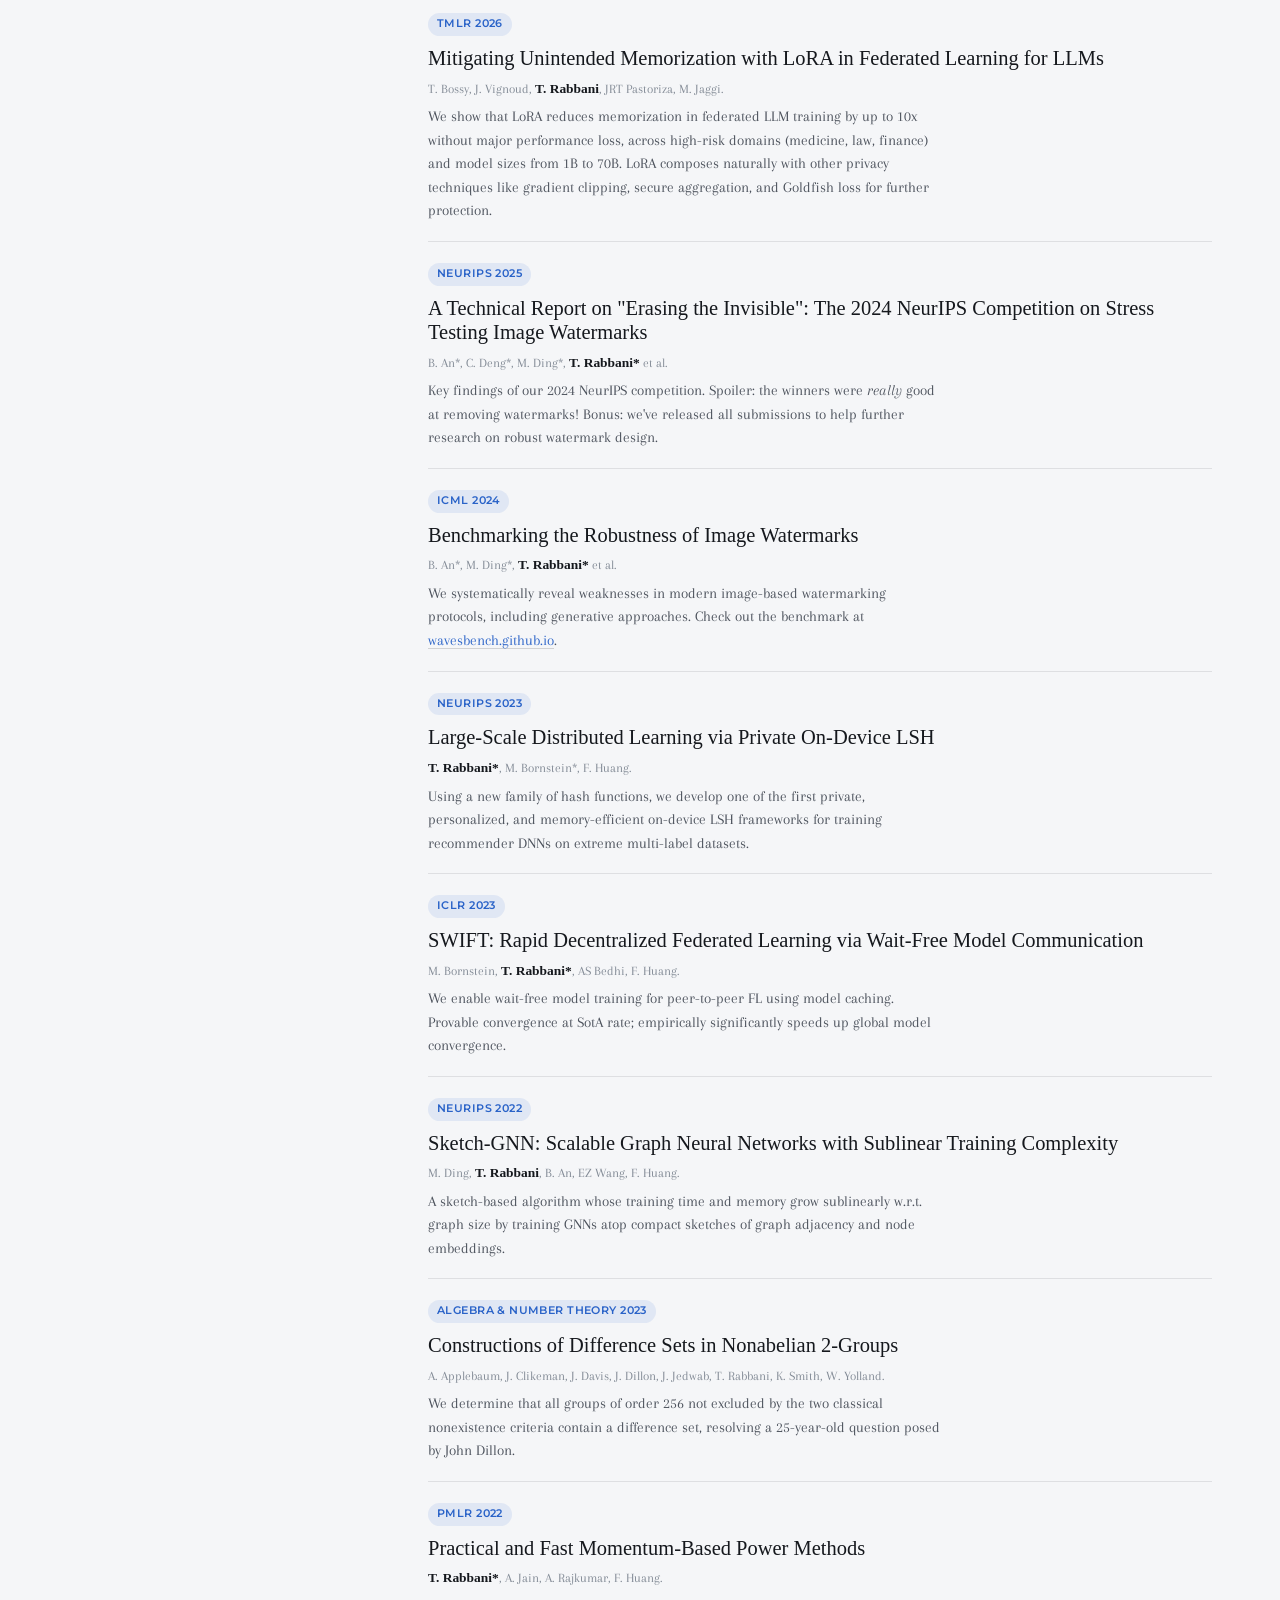
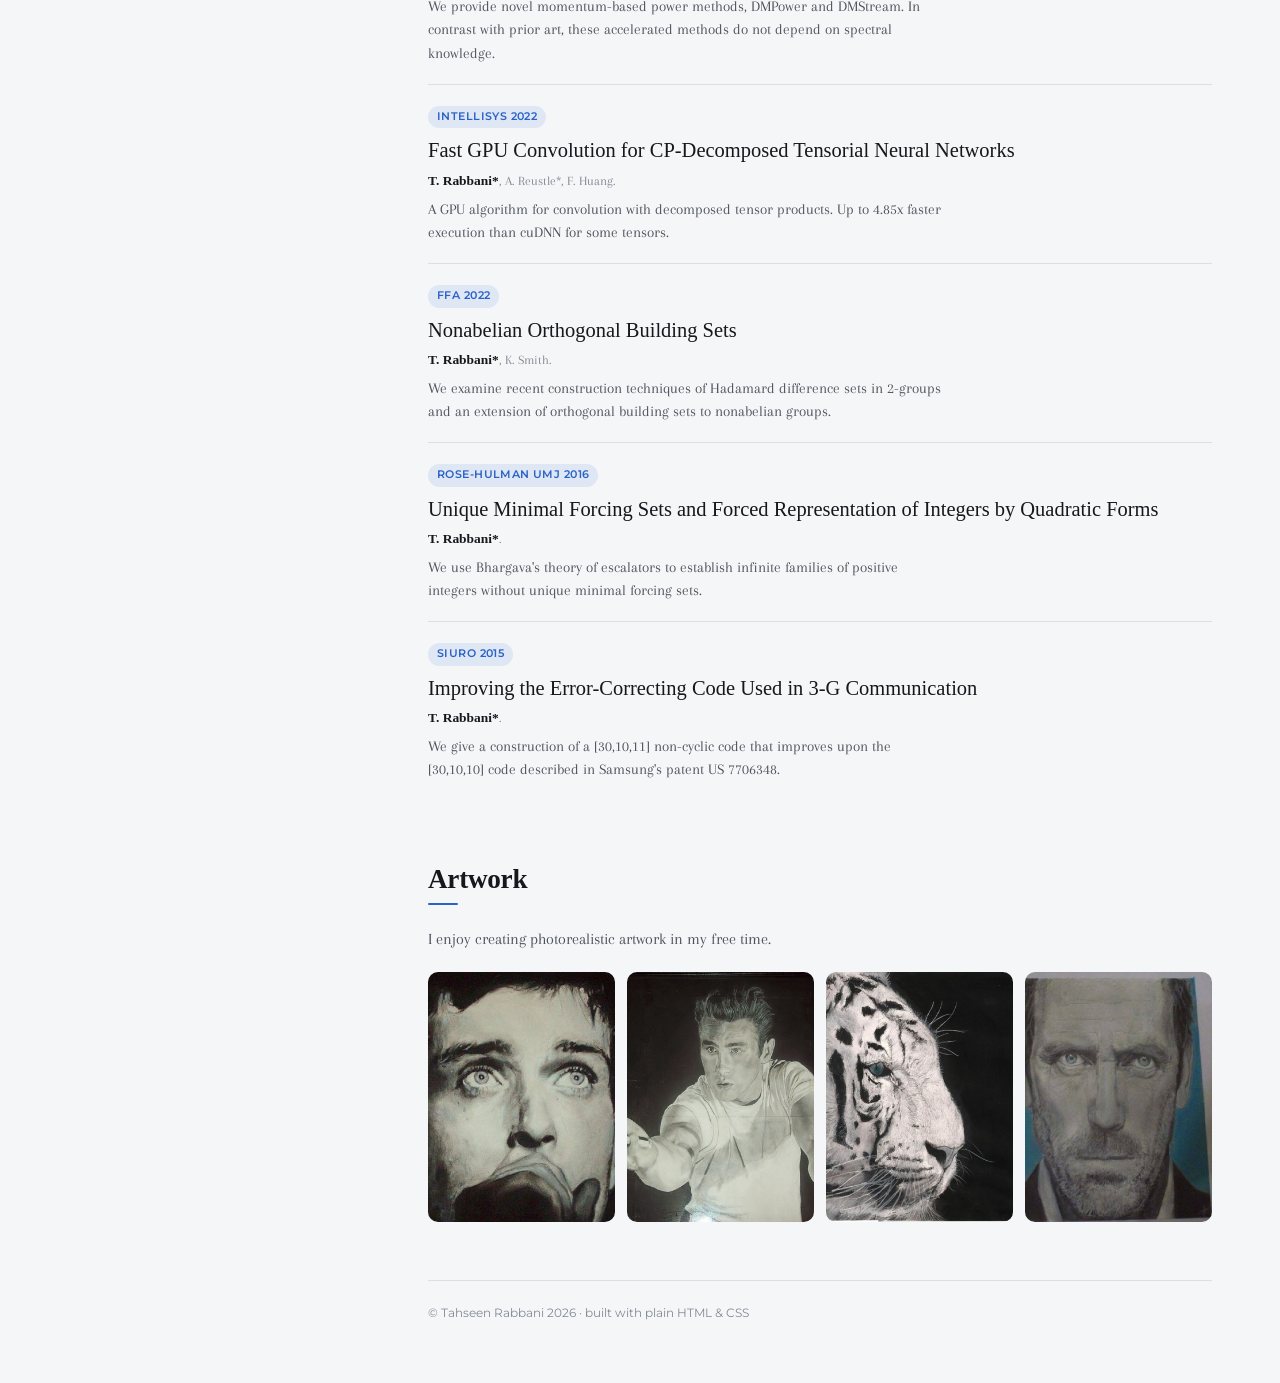
==== commit 62267fdd: "Trim sketch toggle to just count and low-rank (drop dct + wavelet)" ====
--- a/index.html
+++ b/index.html
@@ -227,11 +227,9 @@
             <div class="sketch-row">
                 <button class="sketch-btn active" onclick="showSketch('img/sketch_original.jpg', this)">original</button>
                 <button class="sketch-btn" onclick="showSketch('img/sketch_count.png', this)">count</button>
-                <button class="sketch-btn" onclick="showSketch('img/sketch_dct.png', this)">dct</button>
-                <button class="sketch-btn" onclick="showSketch('img/sketch_wavelet.png', this)">wavelet</button>
                 <button class="sketch-btn" onclick="showSketch('img/sketch_lowrank.png', this)">low-rank</button>
             </div>
-            <p class="sketch-note">The photo compressed and recovered four ways — a count sketch, block DCT, a Haar wavelet, and a low-rank SVD. Sketching is one of the things I study.</p>
+            <p class="sketch-note">The photo compressed and recovered two ways — a randomized count sketch and a low-rank SVD. Sketching is one of the things I study.</p>
         </div>
 
         <h1 class="name">Tahseen Rabbani</h1>
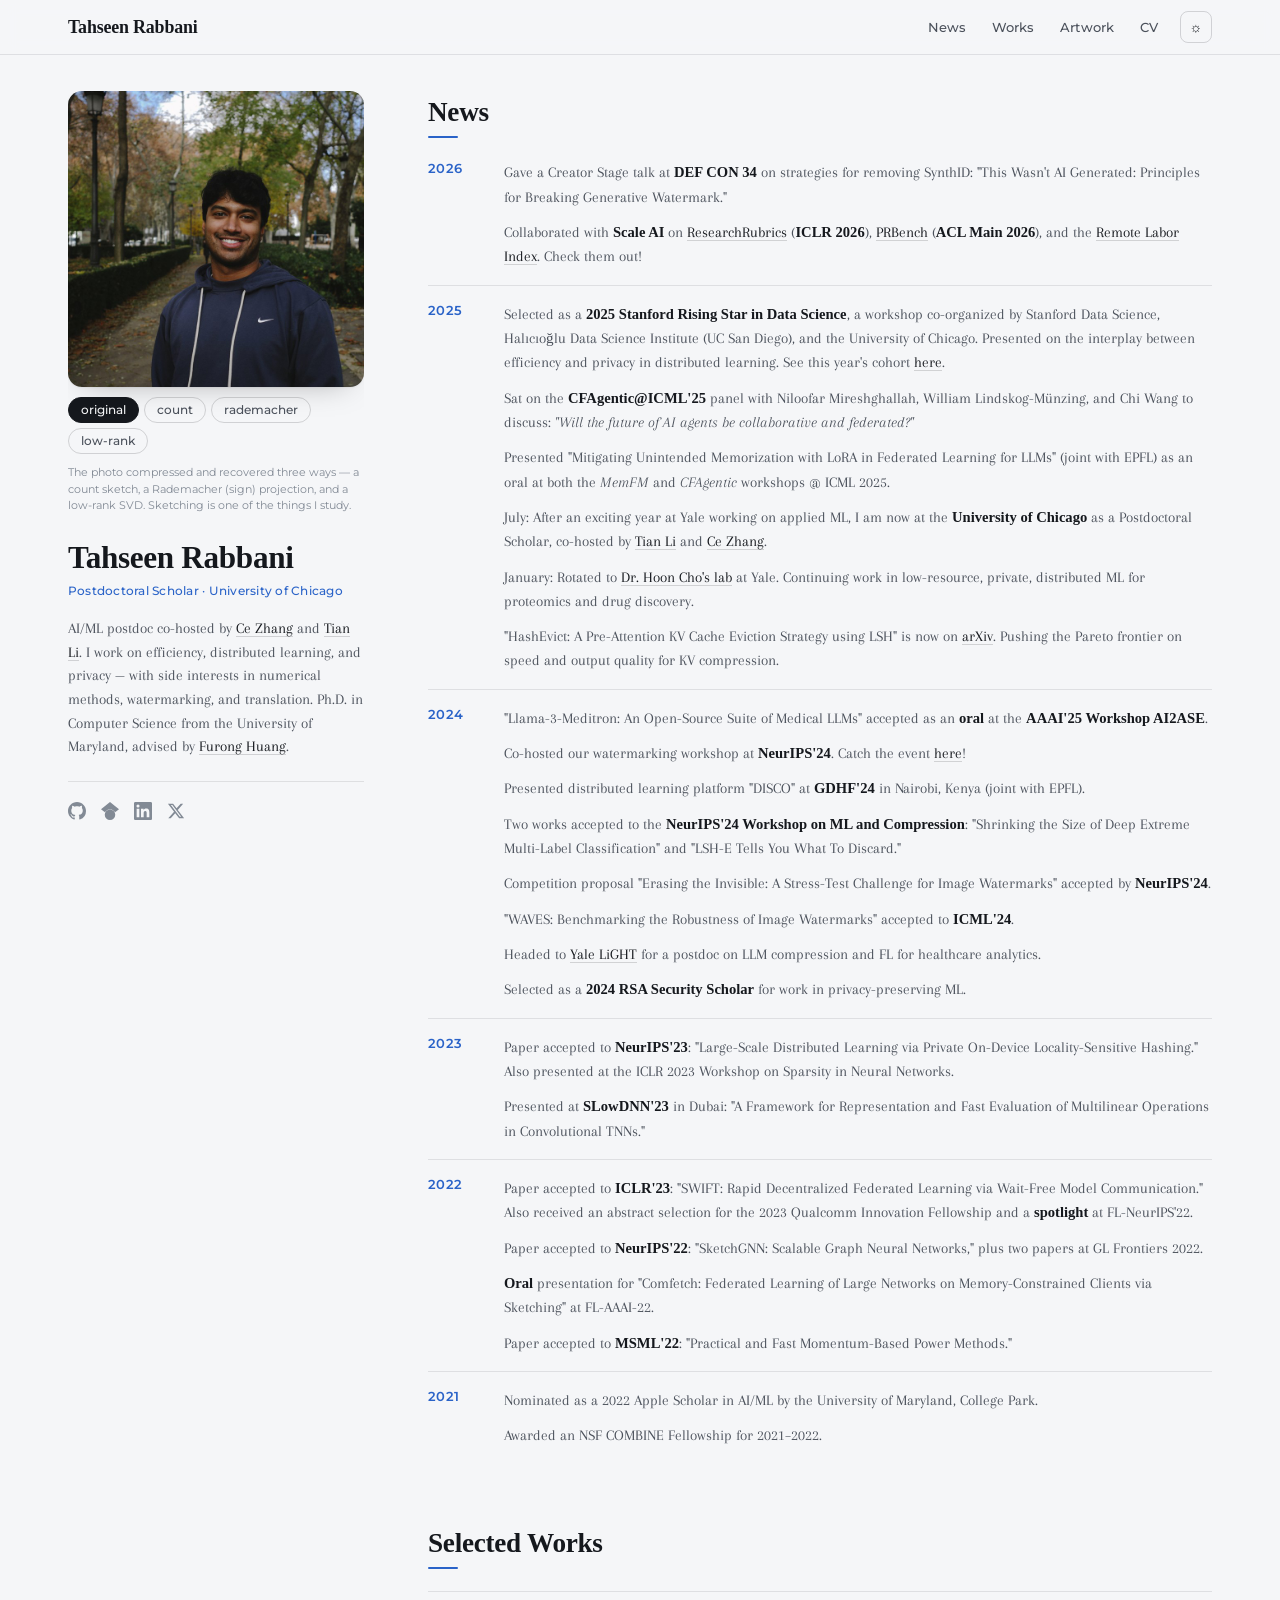
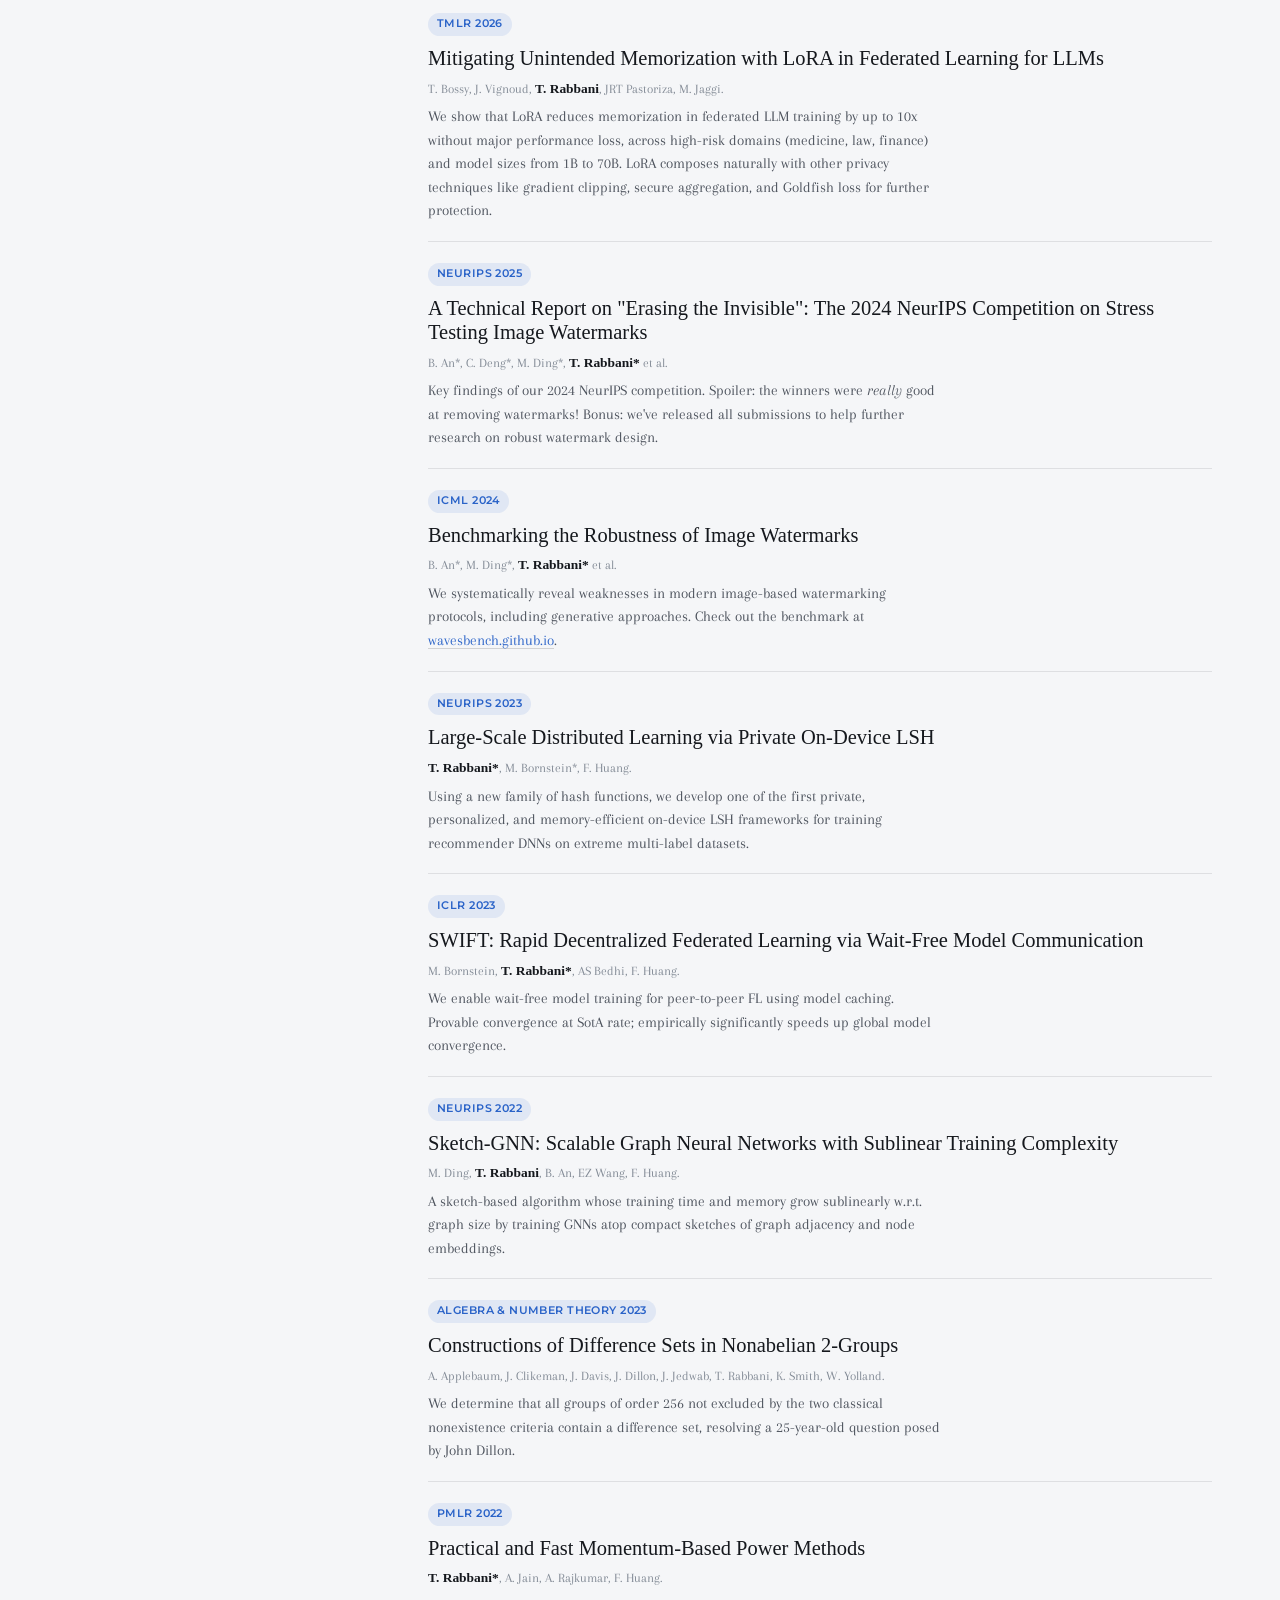
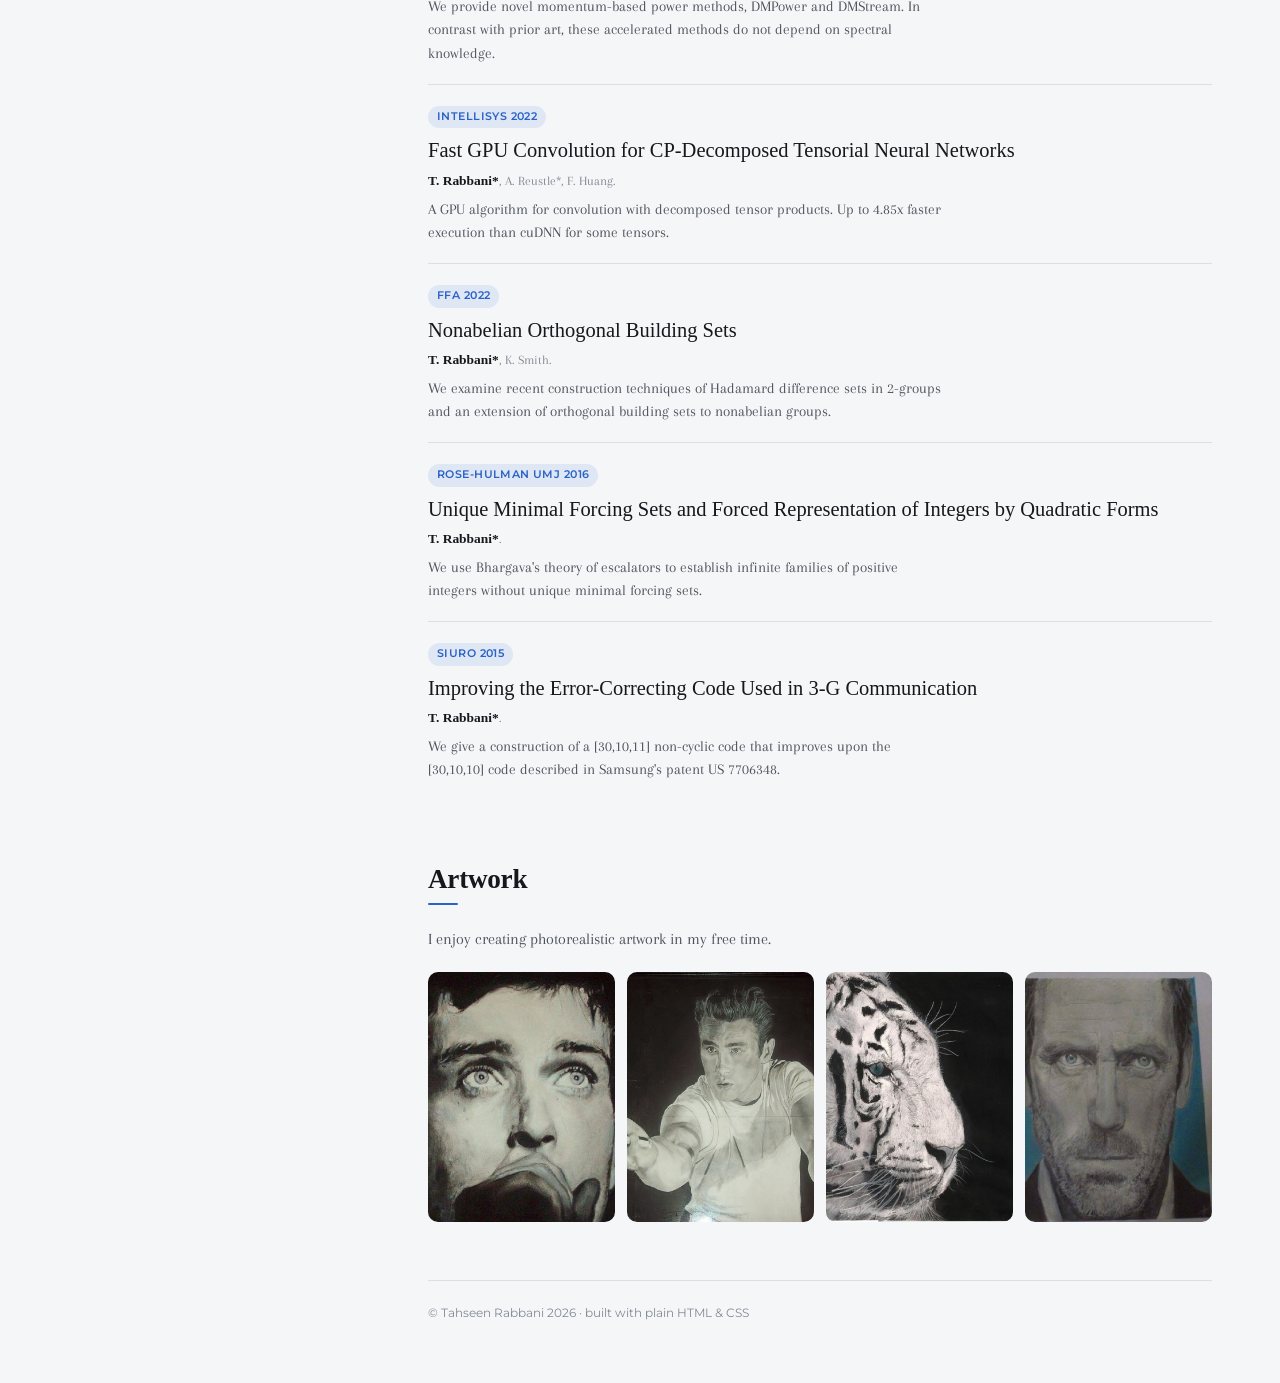
==== commit 190e2c34: "Add a Rademacher (dense sign) random-projection sketch y=Sx with +/-1 S, recover x_hat=S^T(Sx)/(km)," ====
--- a/index.html
+++ b/index.html
@@ -227,9 +227,10 @@
             <div class="sketch-row">
                 <button class="sketch-btn active" onclick="showSketch('img/sketch_original.jpg', this)">original</button>
                 <button class="sketch-btn" onclick="showSketch('img/sketch_count.png', this)">count</button>
+                <button class="sketch-btn" onclick="showSketch('img/sketch_rademacher.png', this)">rademacher</button>
                 <button class="sketch-btn" onclick="showSketch('img/sketch_lowrank.png', this)">low-rank</button>
             </div>
-            <p class="sketch-note">The photo compressed and recovered two ways — a randomized count sketch and a low-rank SVD. Sketching is one of the things I study.</p>
+            <p class="sketch-note">The photo compressed and recovered three ways — a count sketch, a Rademacher (sign) projection, and a low-rank SVD. Sketching is one of the things I study.</p>
         </div>
 
         <h1 class="name">Tahseen Rabbani</h1>
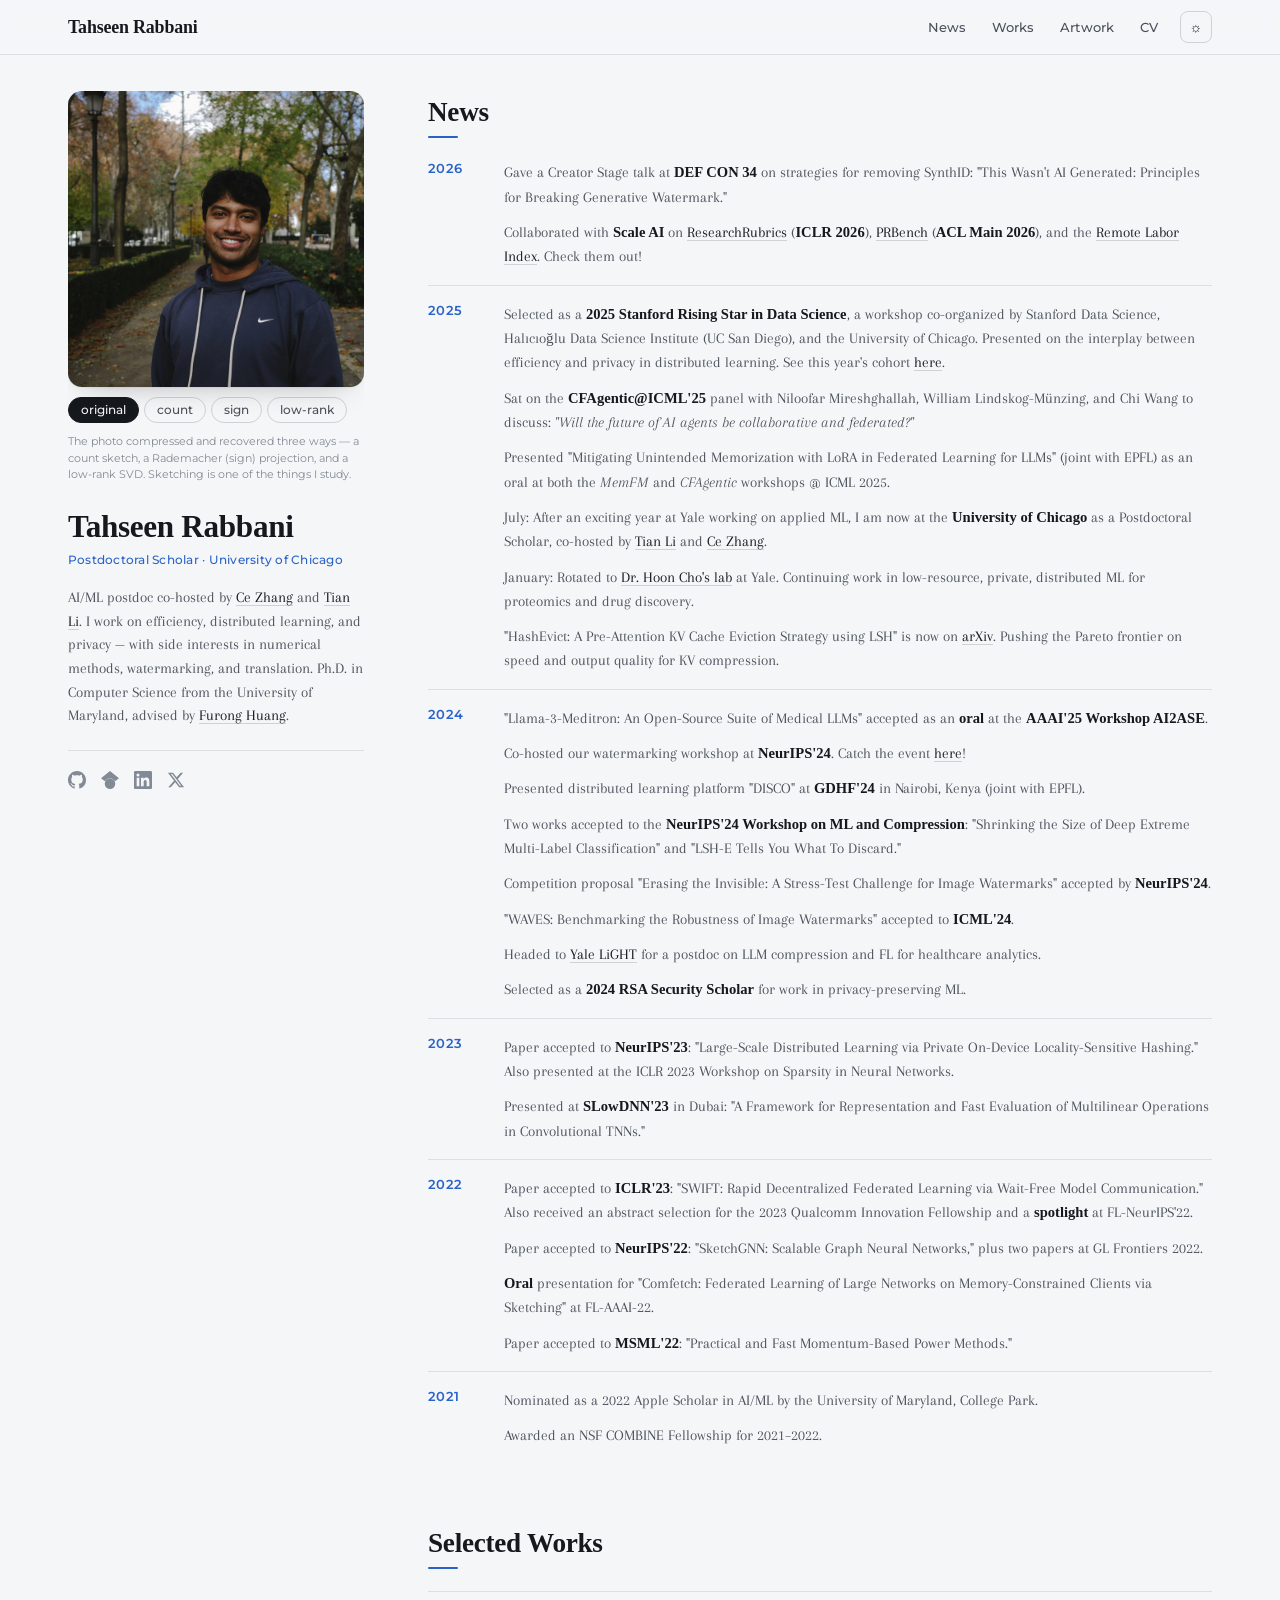
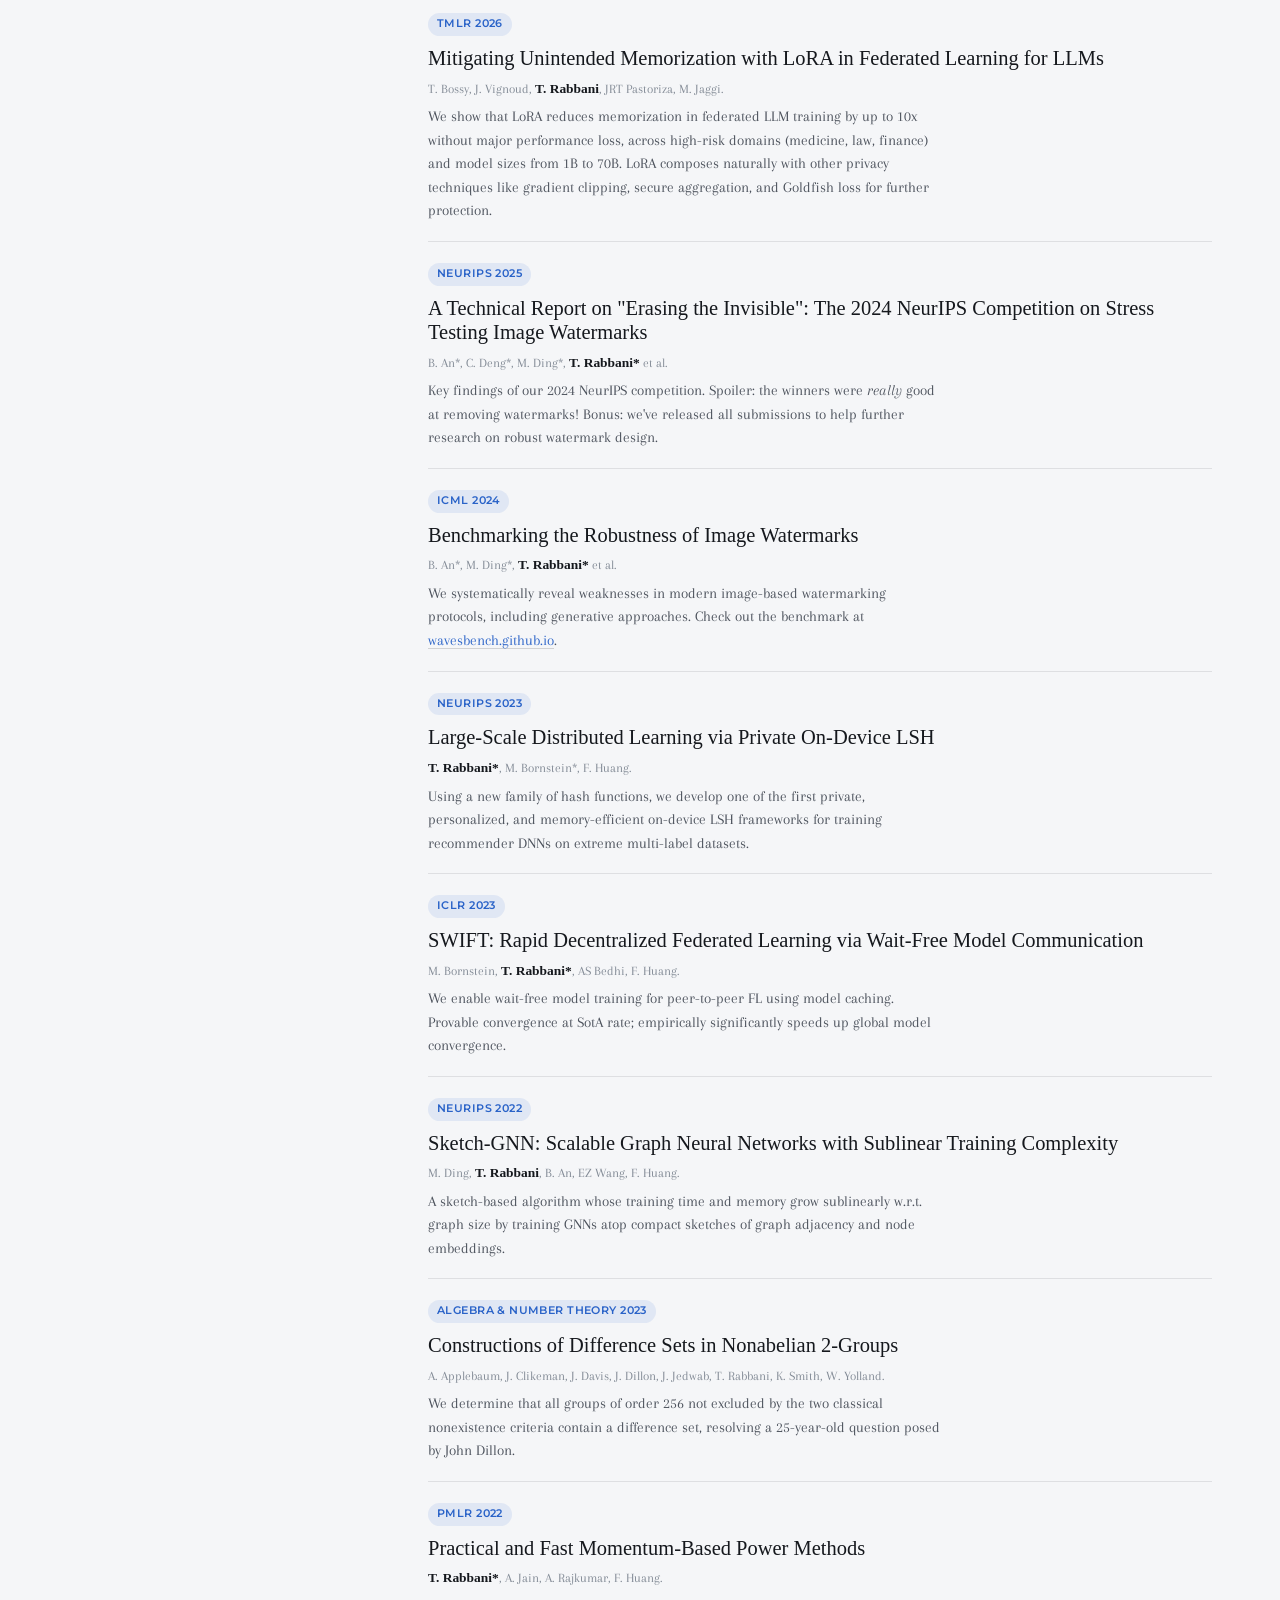
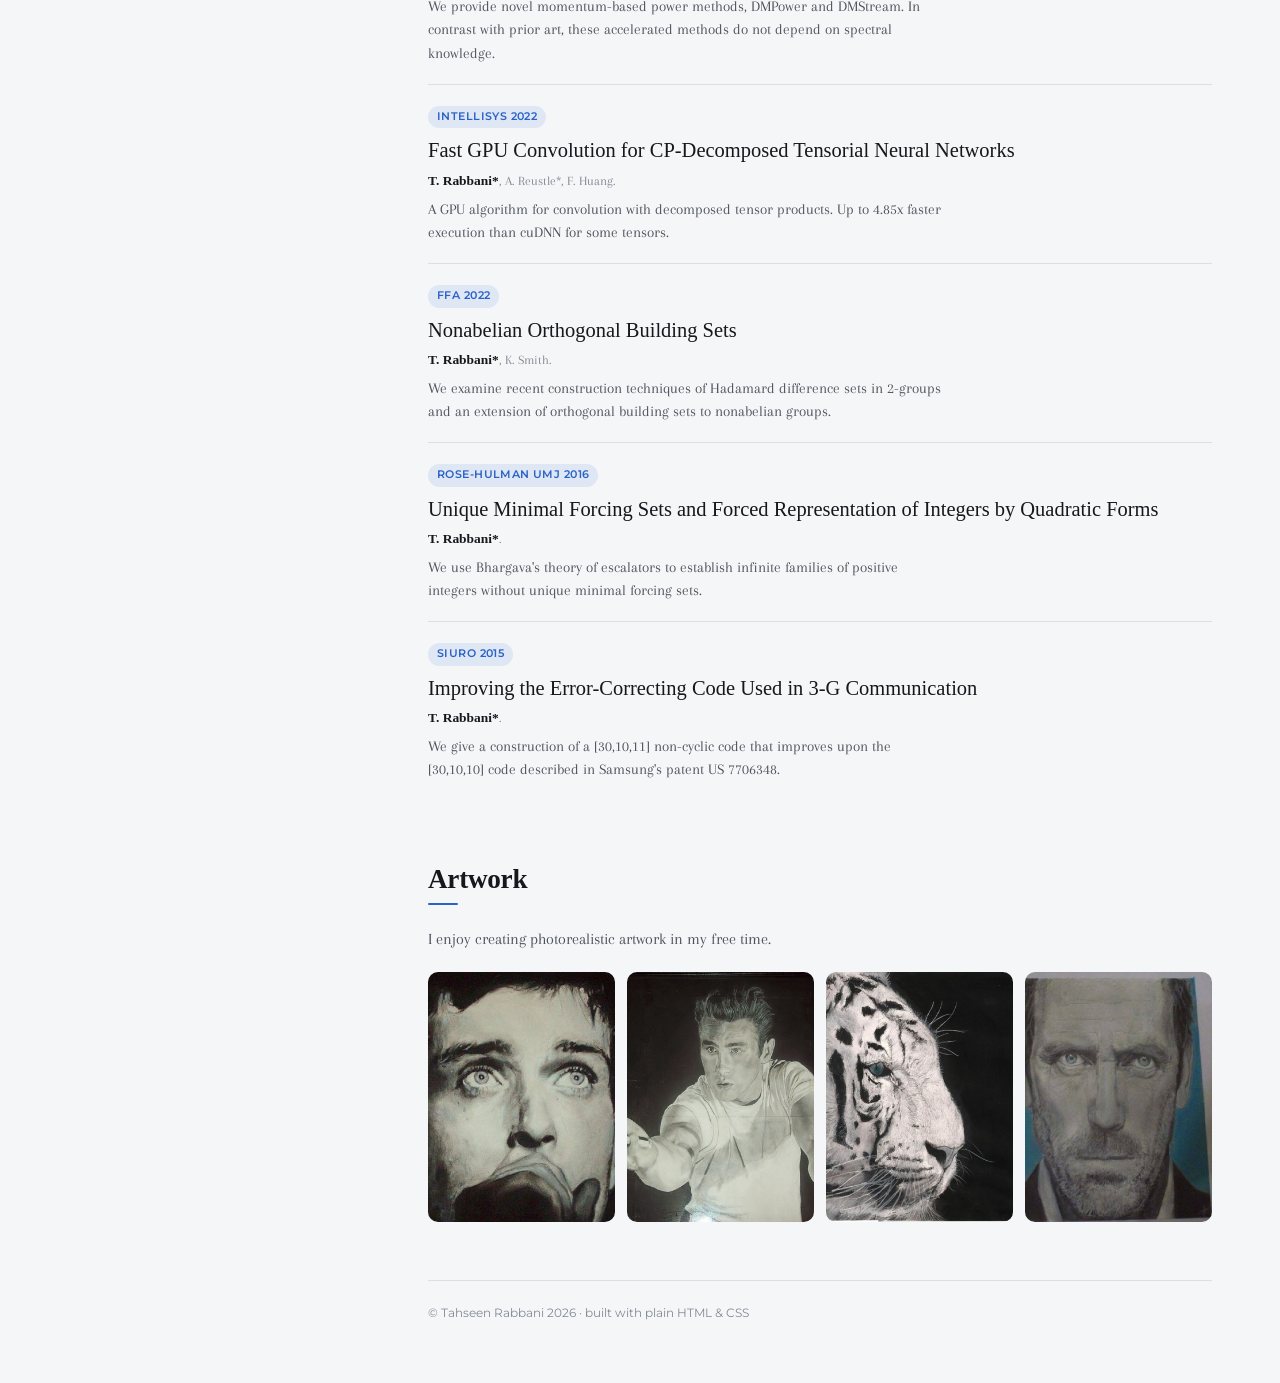
==== commit c8803e68: "Rename sketch button "rademacher" -> "sign"" ====
--- a/index.html
+++ b/index.html
@@ -227,7 +227,7 @@
             <div class="sketch-row">
                 <button class="sketch-btn active" onclick="showSketch('img/sketch_original.jpg', this)">original</button>
                 <button class="sketch-btn" onclick="showSketch('img/sketch_count.png', this)">count</button>
-                <button class="sketch-btn" onclick="showSketch('img/sketch_rademacher.png', this)">rademacher</button>
+                <button class="sketch-btn" onclick="showSketch('img/sketch_rademacher.png', this)">sign</button>
                 <button class="sketch-btn" onclick="showSketch('img/sketch_lowrank.png', this)">low-rank</button>
             </div>
             <p class="sketch-note">The photo compressed and recovered three ways — a count sketch, a Rademacher (sign) projection, and a low-rank SVD. Sketching is one of the things I study.</p>
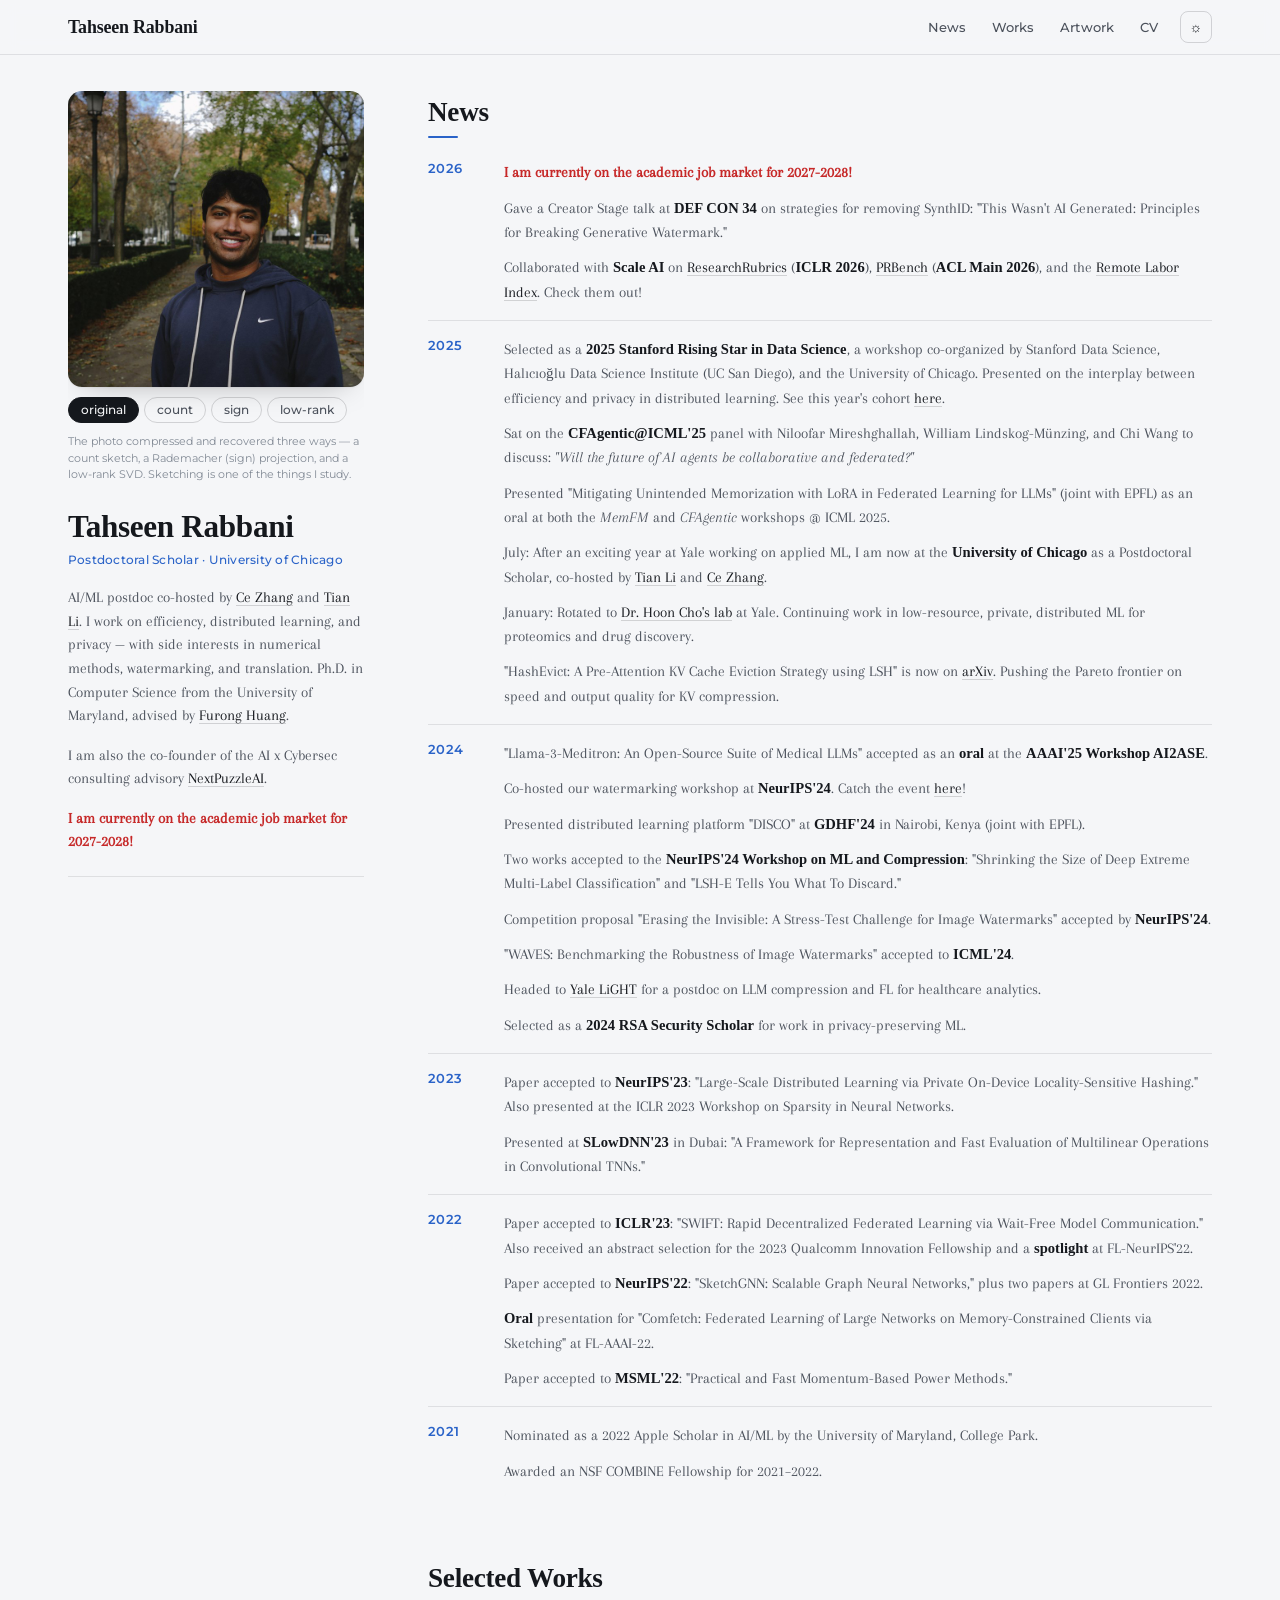
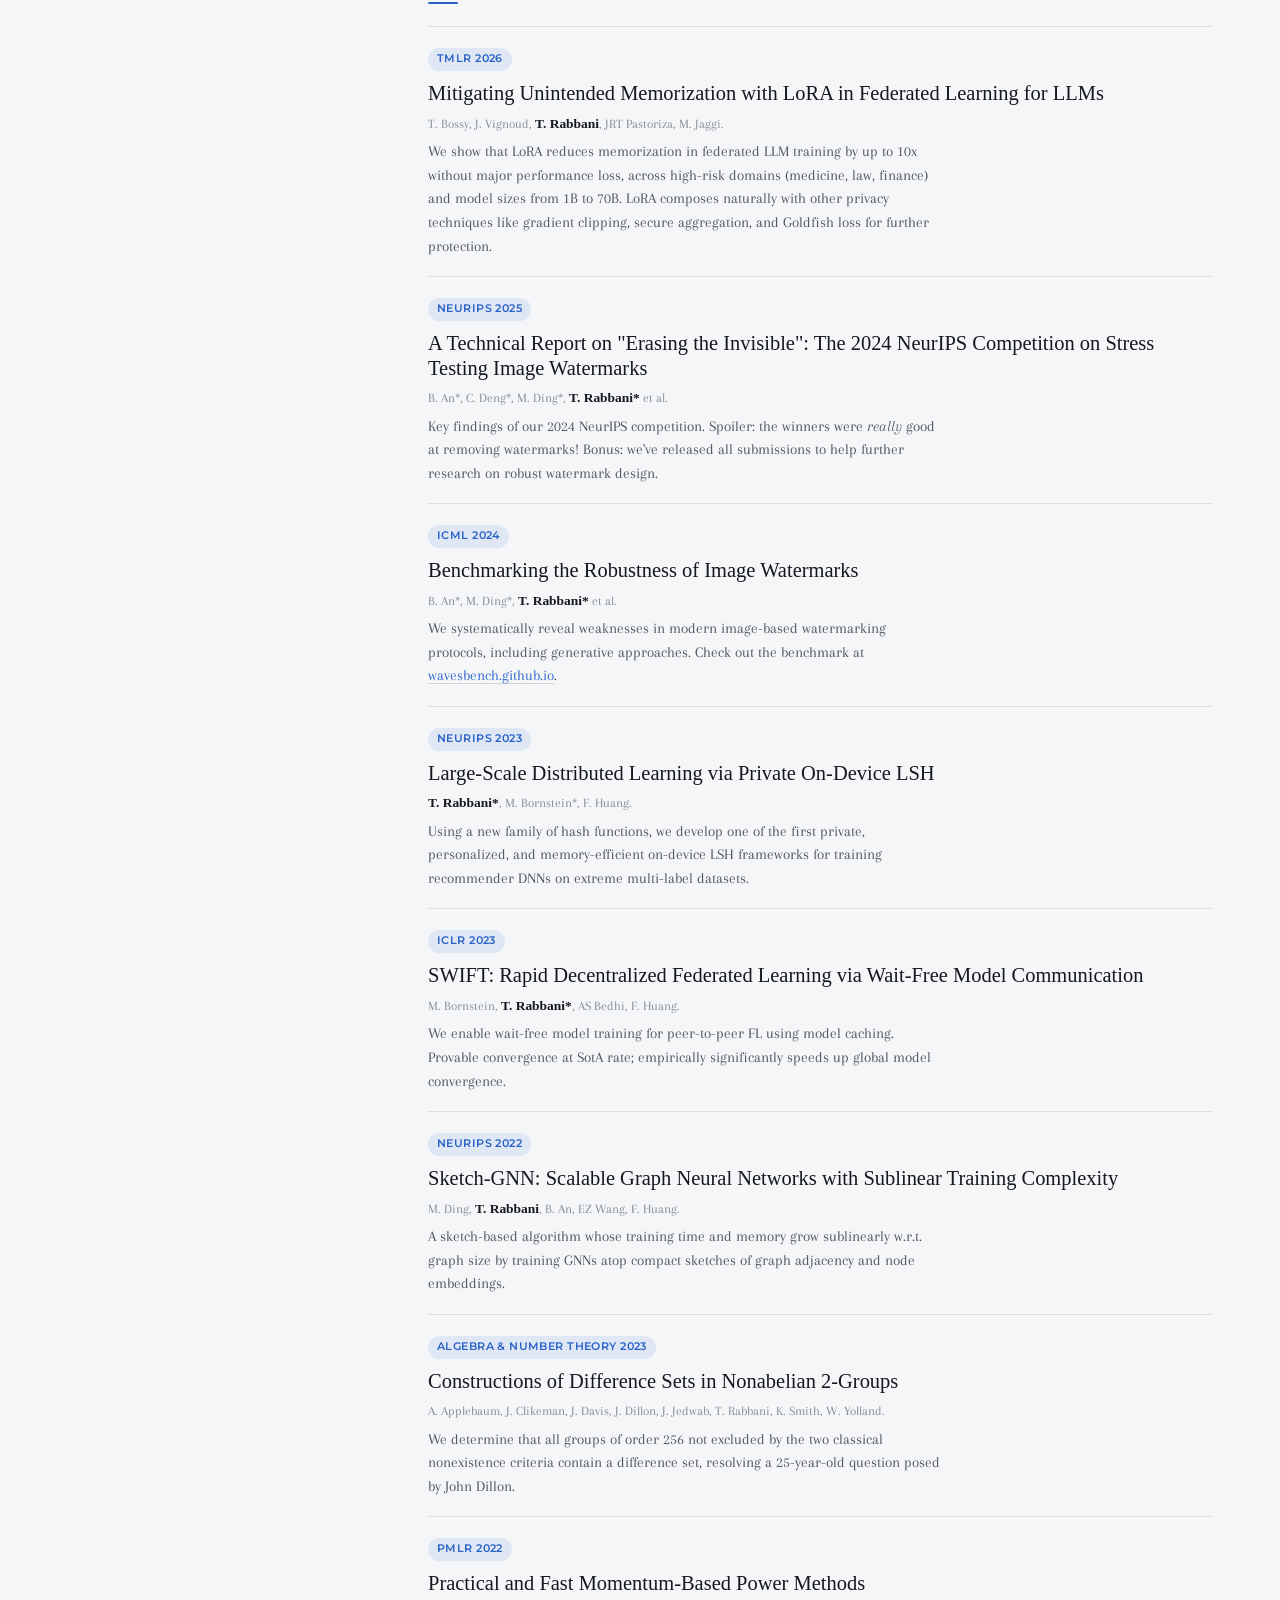
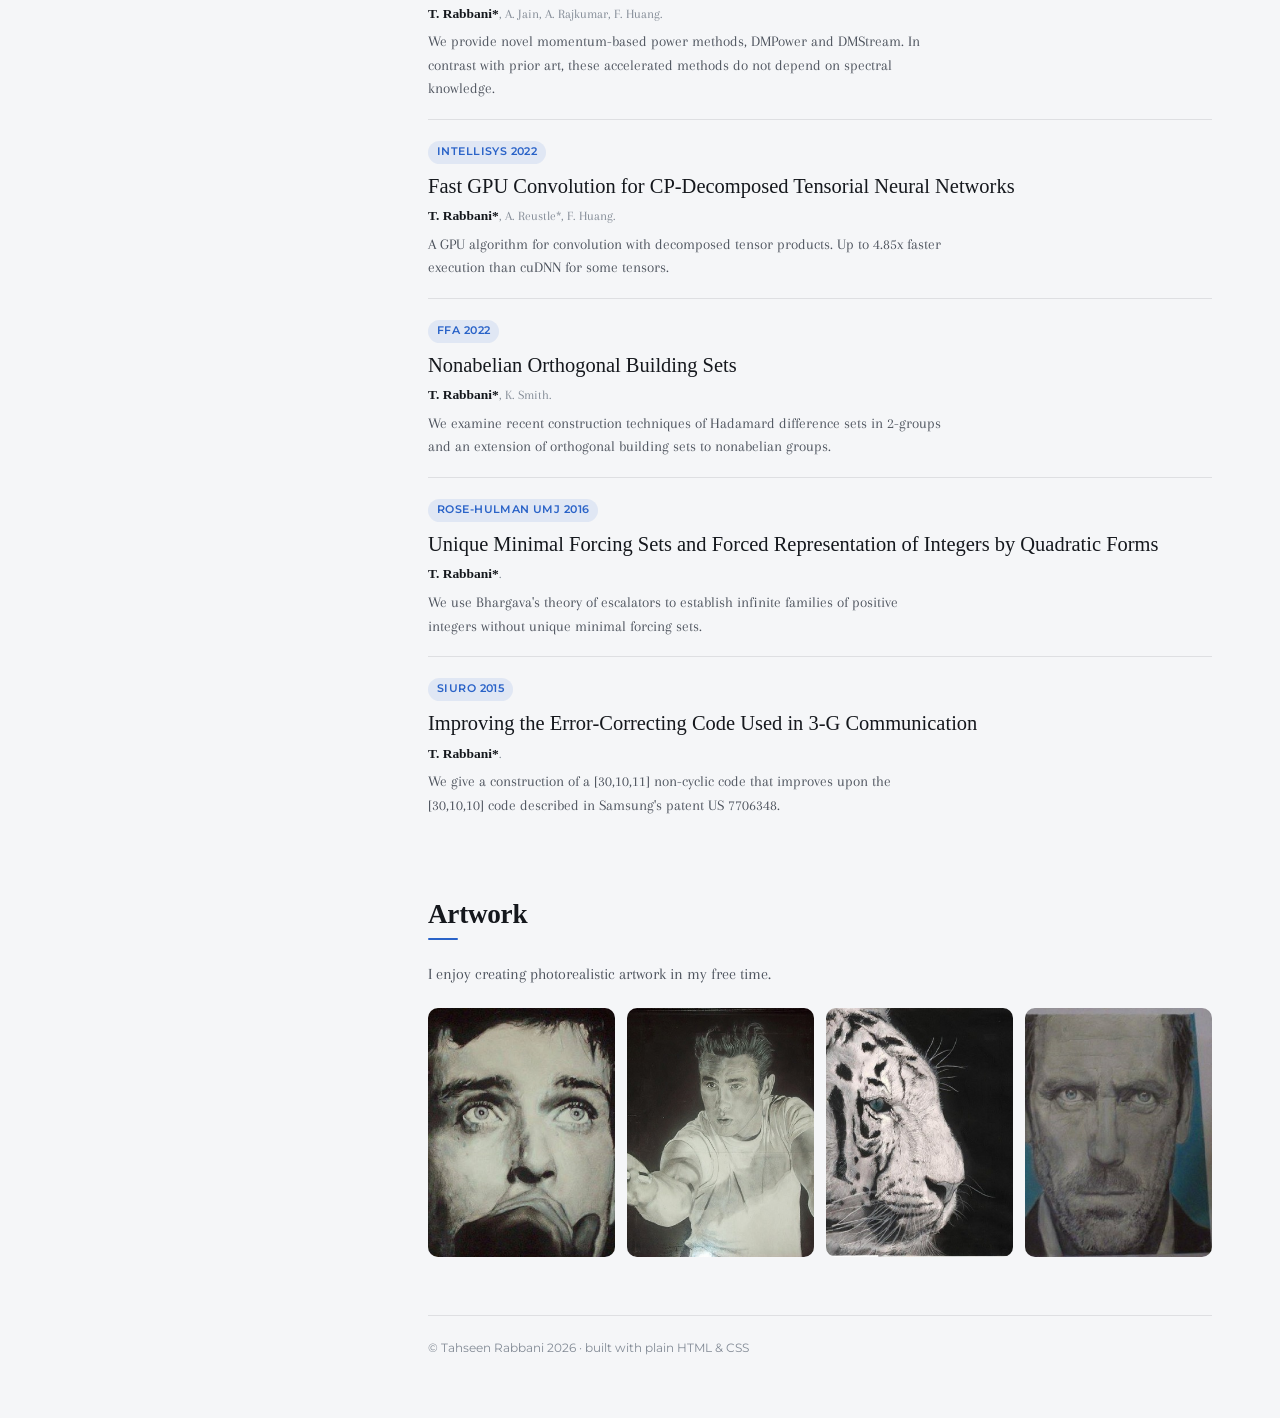
==== commit c22526a6: "Add job-market notice (bio + 2026 news) and NextPuzzleAI co-founder line Co-Authored-By: Claude Opus" ====
--- a/index.html
+++ b/index.html
@@ -200,6 +200,8 @@
         .fade-in { opacity: 1; transform: none; }
         html { scroll-behavior: auto; }
     }
+        .job-market, .news-year li.job-market { color: #c62828; font-weight: 600; }
+    [data-theme="dark"] .job-market, [data-theme="dark"] .news-year li.job-market { color: #ff6b6b; }
     </style>
 </head>
 <body>
@@ -242,6 +244,8 @@
             Ph.D. in Computer Science from the University of Maryland, advised by
             <a href="https://furong-huang.com/">Furong Huang</a>.
         </p>
+        <p class="bio">I am also the co-founder of the AI x Cybersec consulting advisory <a href="https://nextpuzzleai.com">NextPuzzleAI</a>.</p>
+        <p class="bio job-market">I am currently on the academic job market for 2027-2028!</p>
 
         <div class="rail-foot">
             <div class="socials">
@@ -259,6 +263,7 @@
             <h2 class="section-title">News</h2>
 
             <div class="news-year"><h3>2026</h3><ul>
+                <li class="job-market">I am currently on the academic job market for 2027-2028!</li>
                 <li>Gave a Creator Stage talk at <b>DEF CON 34</b> on strategies for removing SynthID: "This Wasn't AI Generated: Principles for Breaking Generative Watermark."</li>
                 <li>Collaborated with <b>Scale AI</b> on <a href="https://labs.scale.com/papers/researchrubrics">ResearchRubrics</a> (<b>ICLR 2026</b>), <a href="https://labs.scale.com/papers/prbench">PRBench</a> (<b>ACL Main 2026</b>), and the <a href="https://www.remotelabor.ai/">Remote Labor Index</a>. Check them out!</li>
             </ul></div>
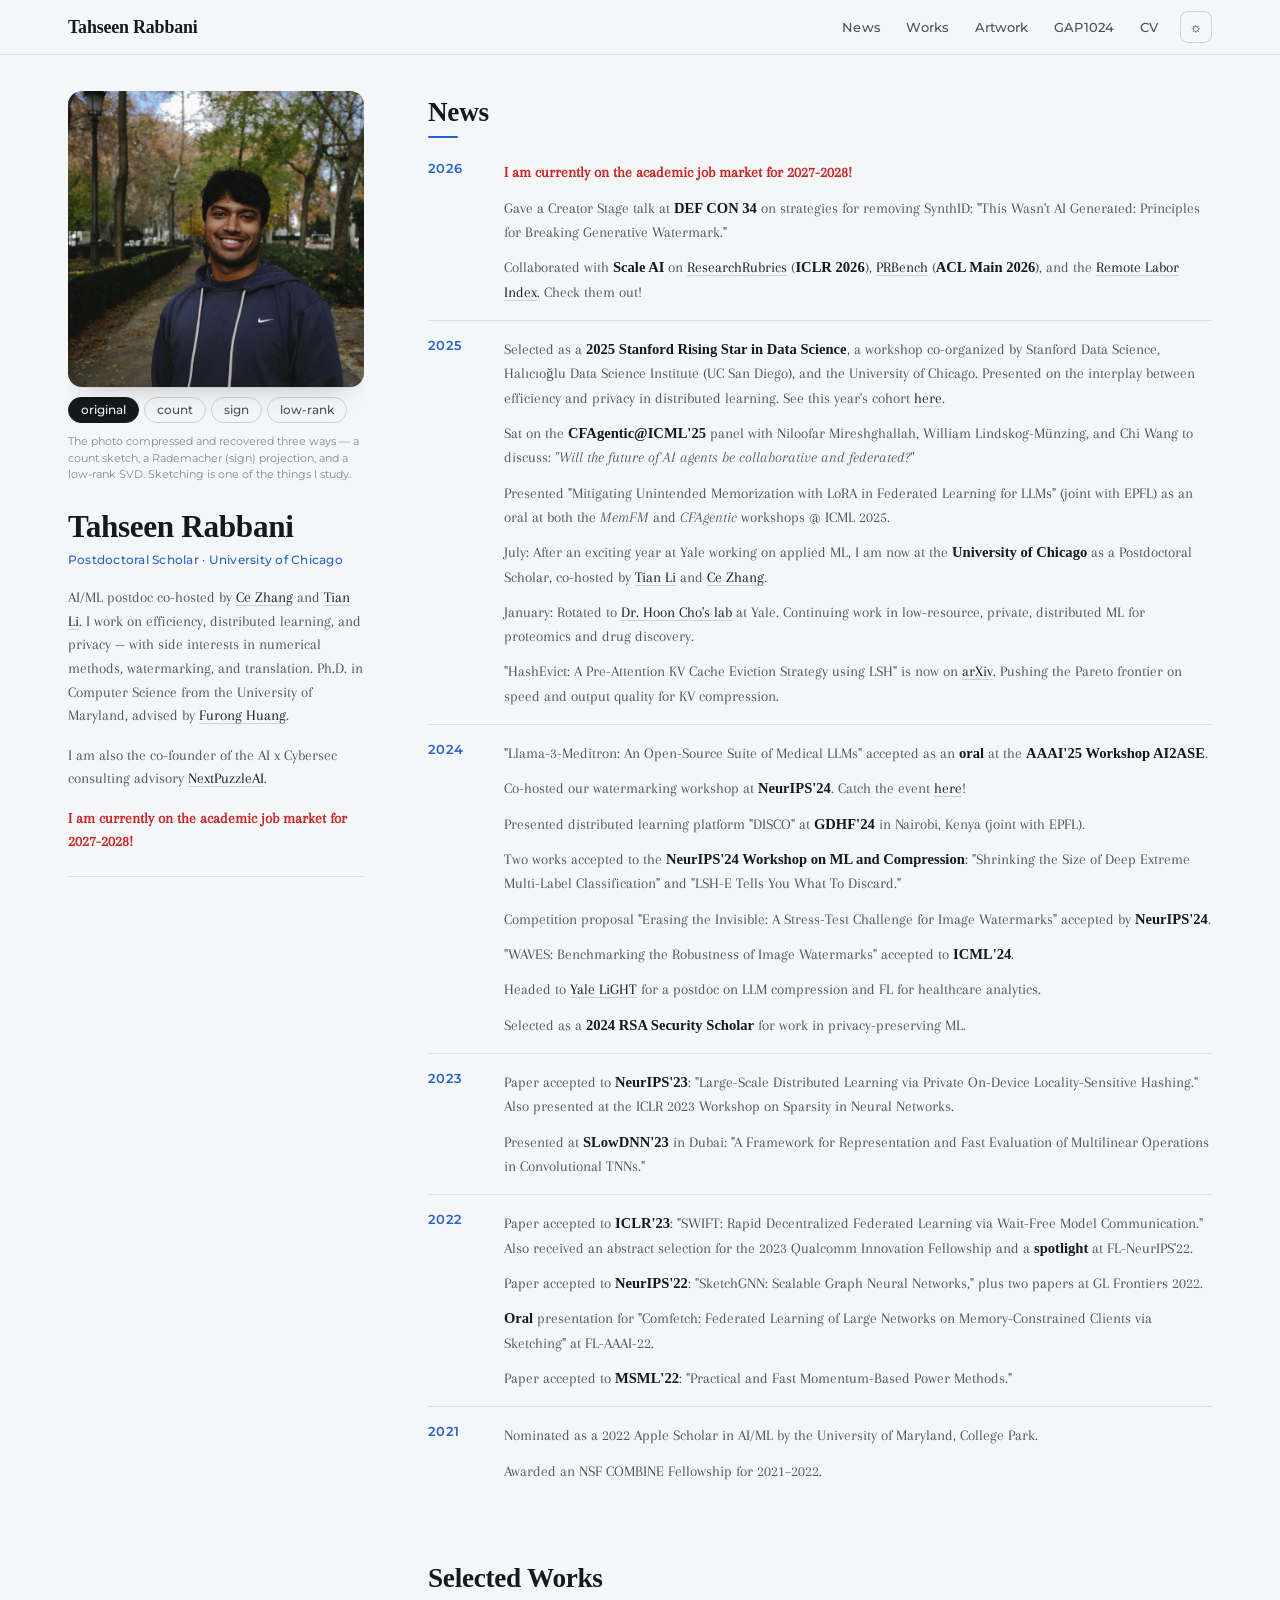
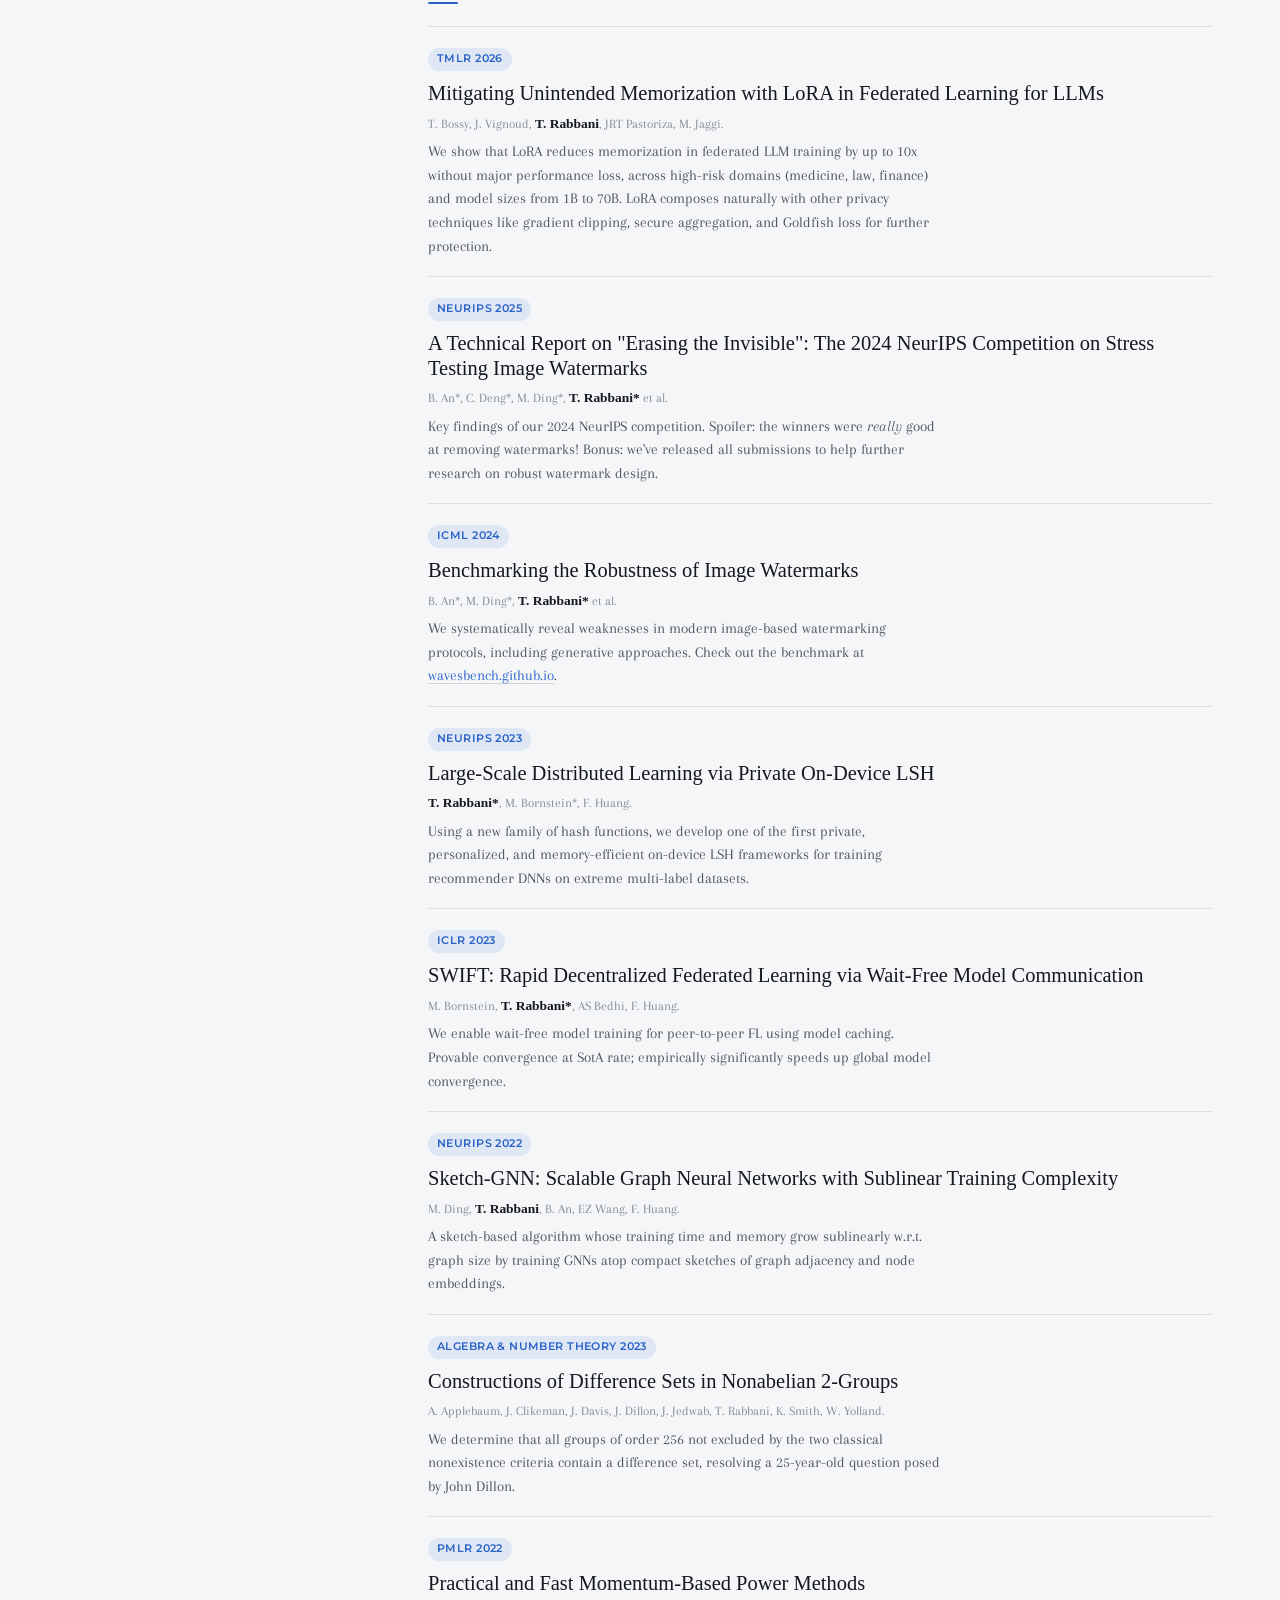
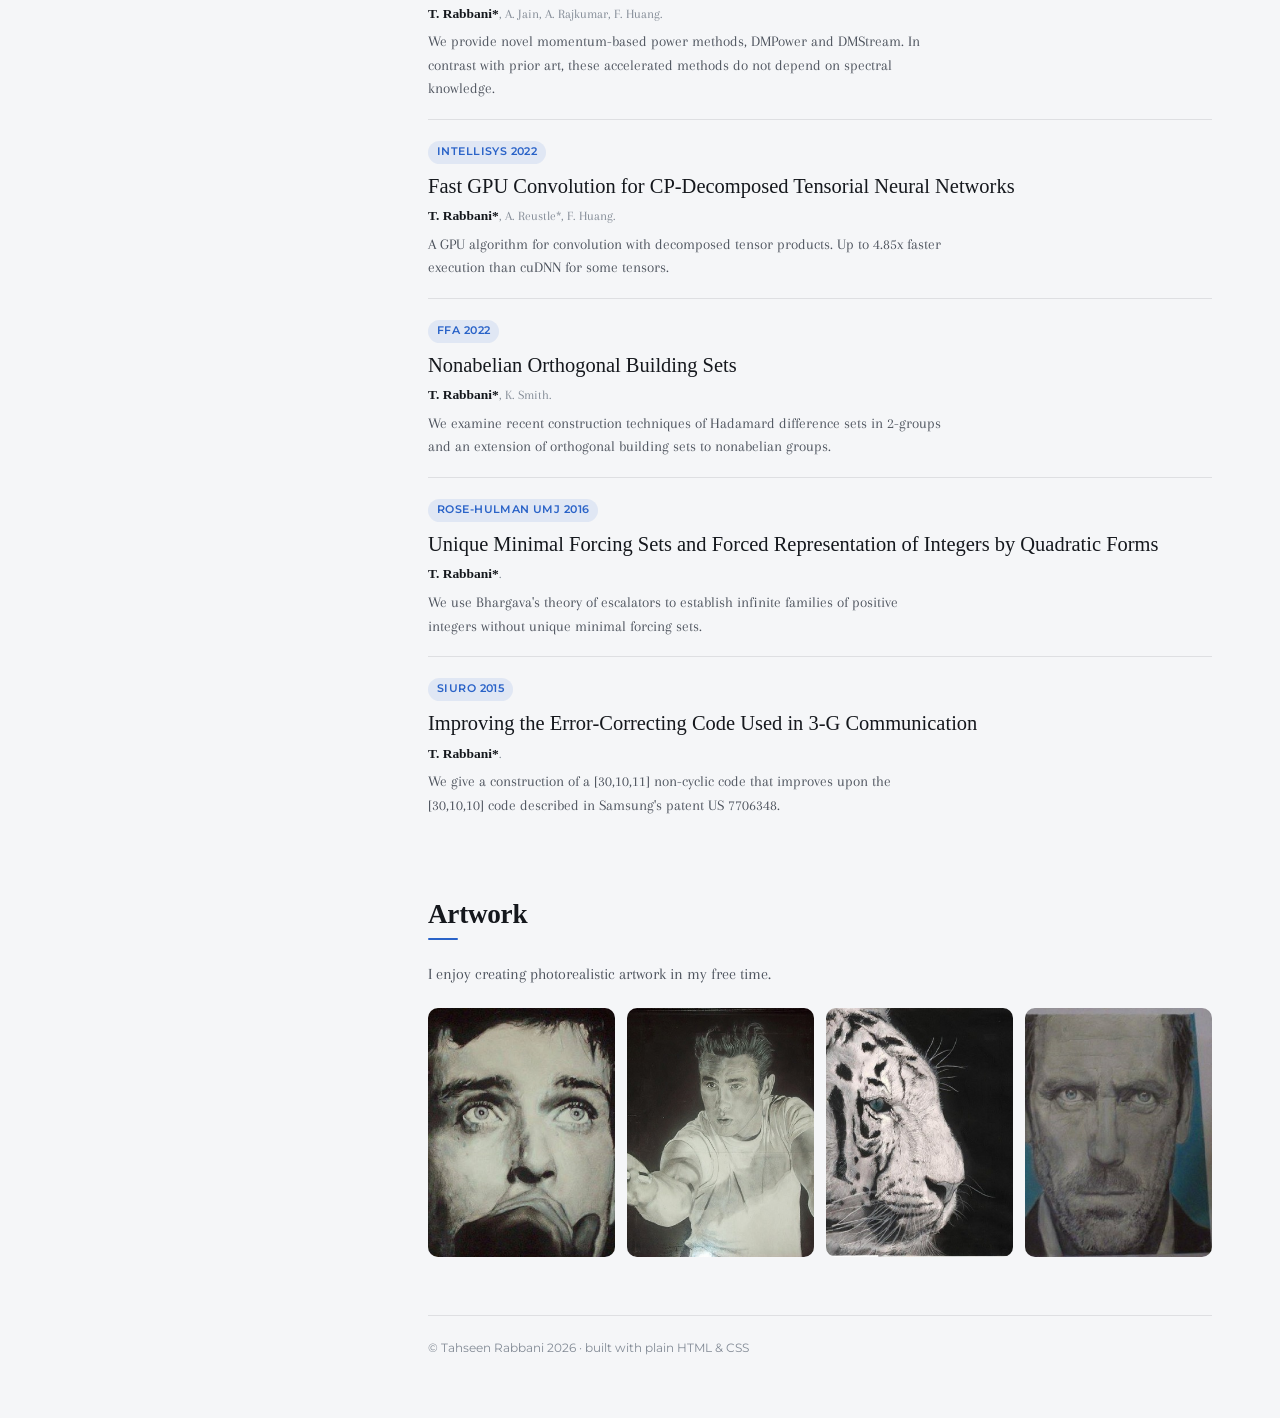
==== commit c29a48fd: "Add the GAP1024 page: every group of order 1024 A new tab, GAP1024, for the library of all 49,487,36" ====
--- a/index.html
+++ b/index.html
@@ -183,8 +183,8 @@
         .artwork-grid { grid-template-columns: repeat(2, 1fr); }
         .news-year { grid-template-columns: 1fr; gap: 5px; }
         .tb-brand { display: none; }
-        .tb-nav { gap: 15px; margin-right: auto; }
-        .tb-nav a { font-size: 0.95rem; }
+        .tb-nav { gap: 12px; margin-right: auto; min-width: 0; overflow-x: auto; scrollbar-width: none; }
+        .tb-nav a { font-size: 0.9rem; white-space: nowrap; }
         /* readable body type (16px+) per mobile guidance */
         .bio { font-size: 1rem; line-height: 1.6; }
         .news-year h3 { font-size: 0.82rem; }
@@ -213,6 +213,7 @@
             <a href="#news">News</a>
             <a href="#papers">Works</a>
             <a href="#artwork">Artwork</a>
+            <a href="gap1024.html">GAP1024</a>
             <a href="docs/CV_Tahseen_Rabbani_Current.pdf">CV</a>
         </nav>
         <button class="theme-toggle" aria-label="Toggle light/dark mode" onclick="toggleTheme()"><span class="icon-sun">&#9788;</span><span class="icon-moon">&#9790;</span></button>
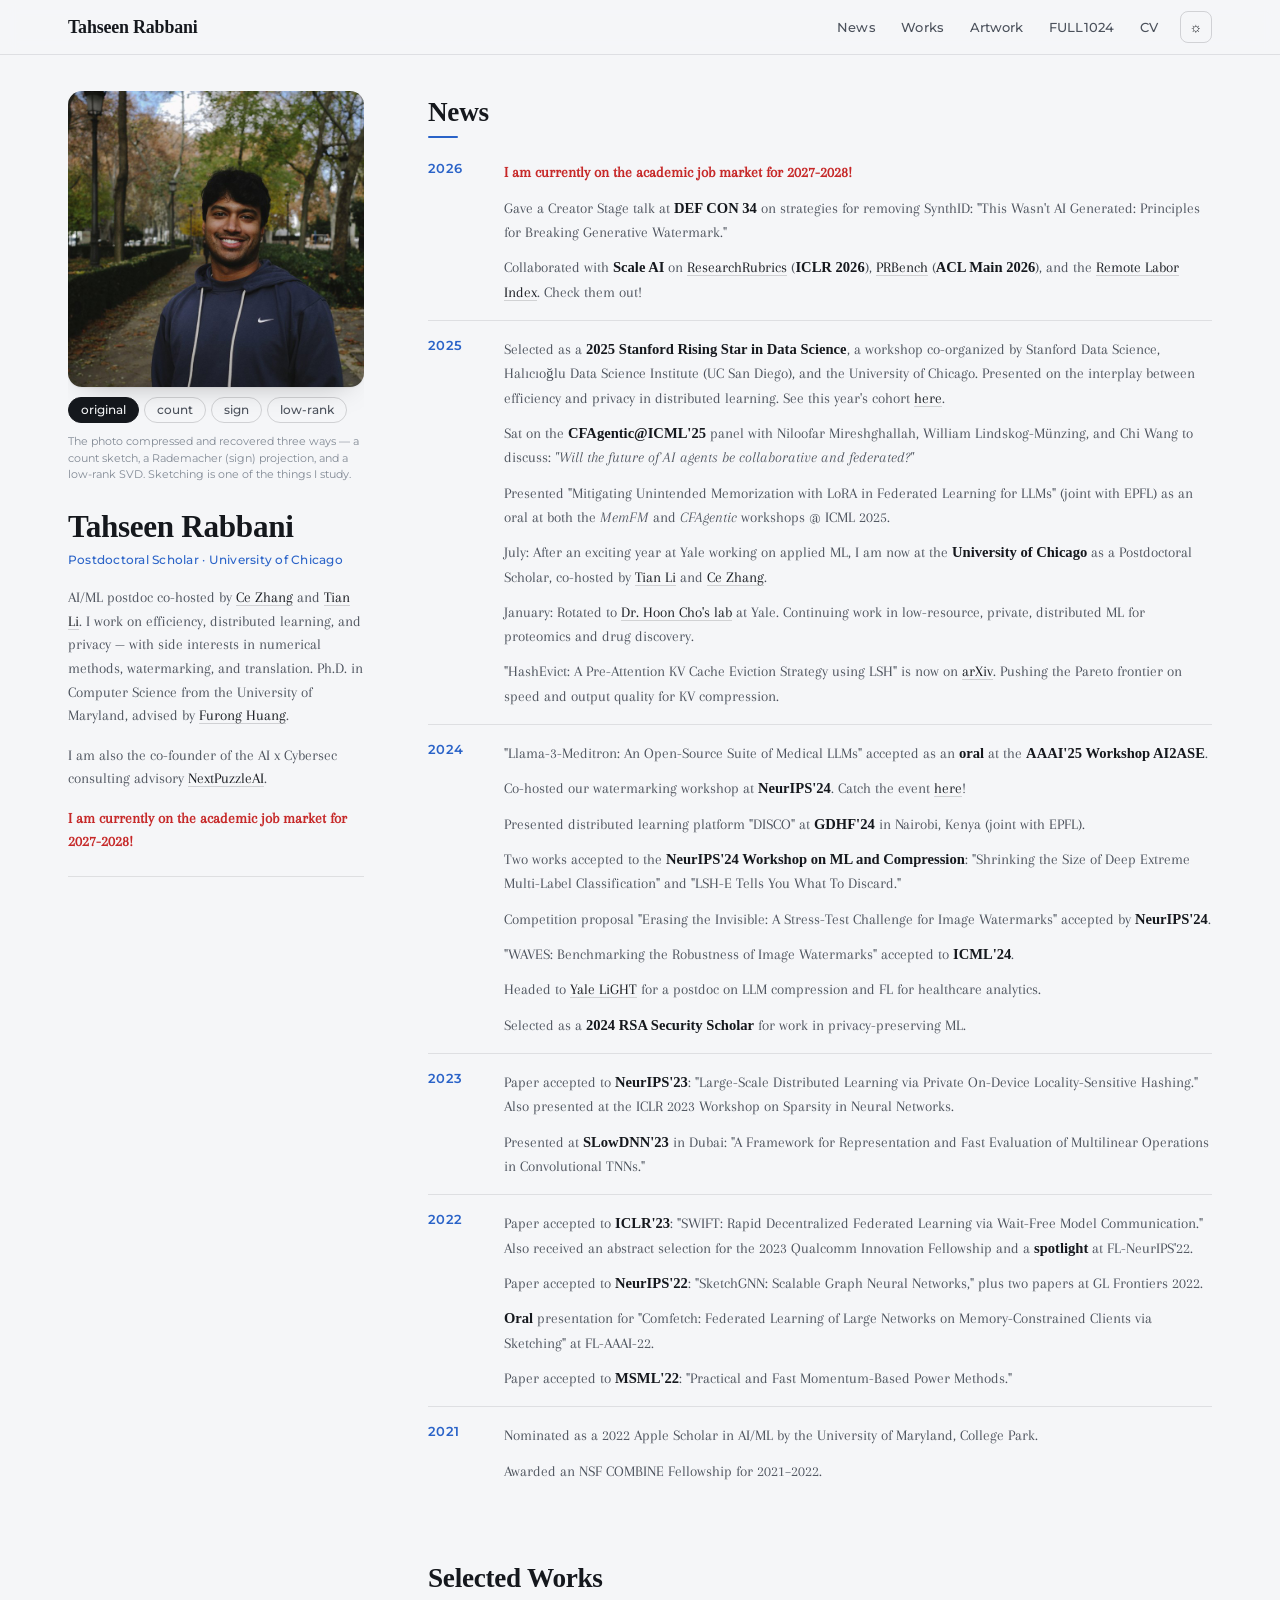
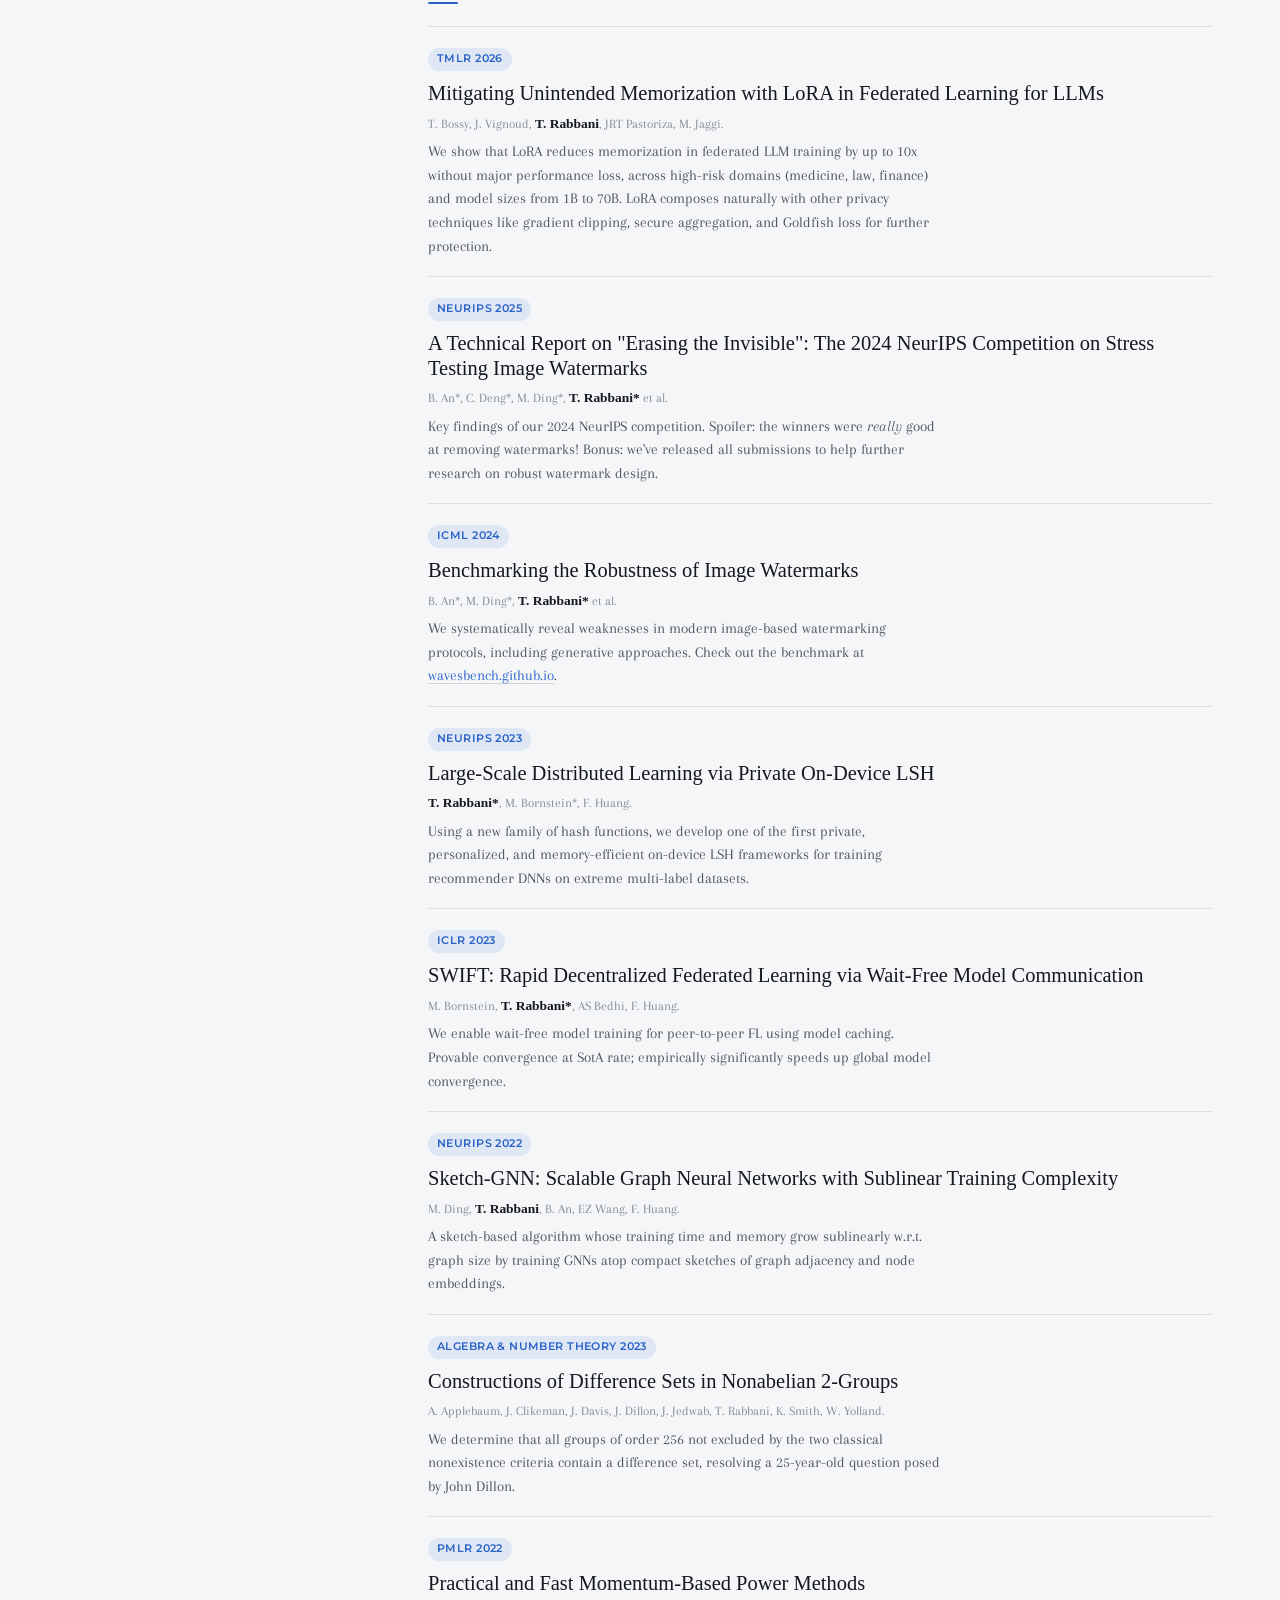
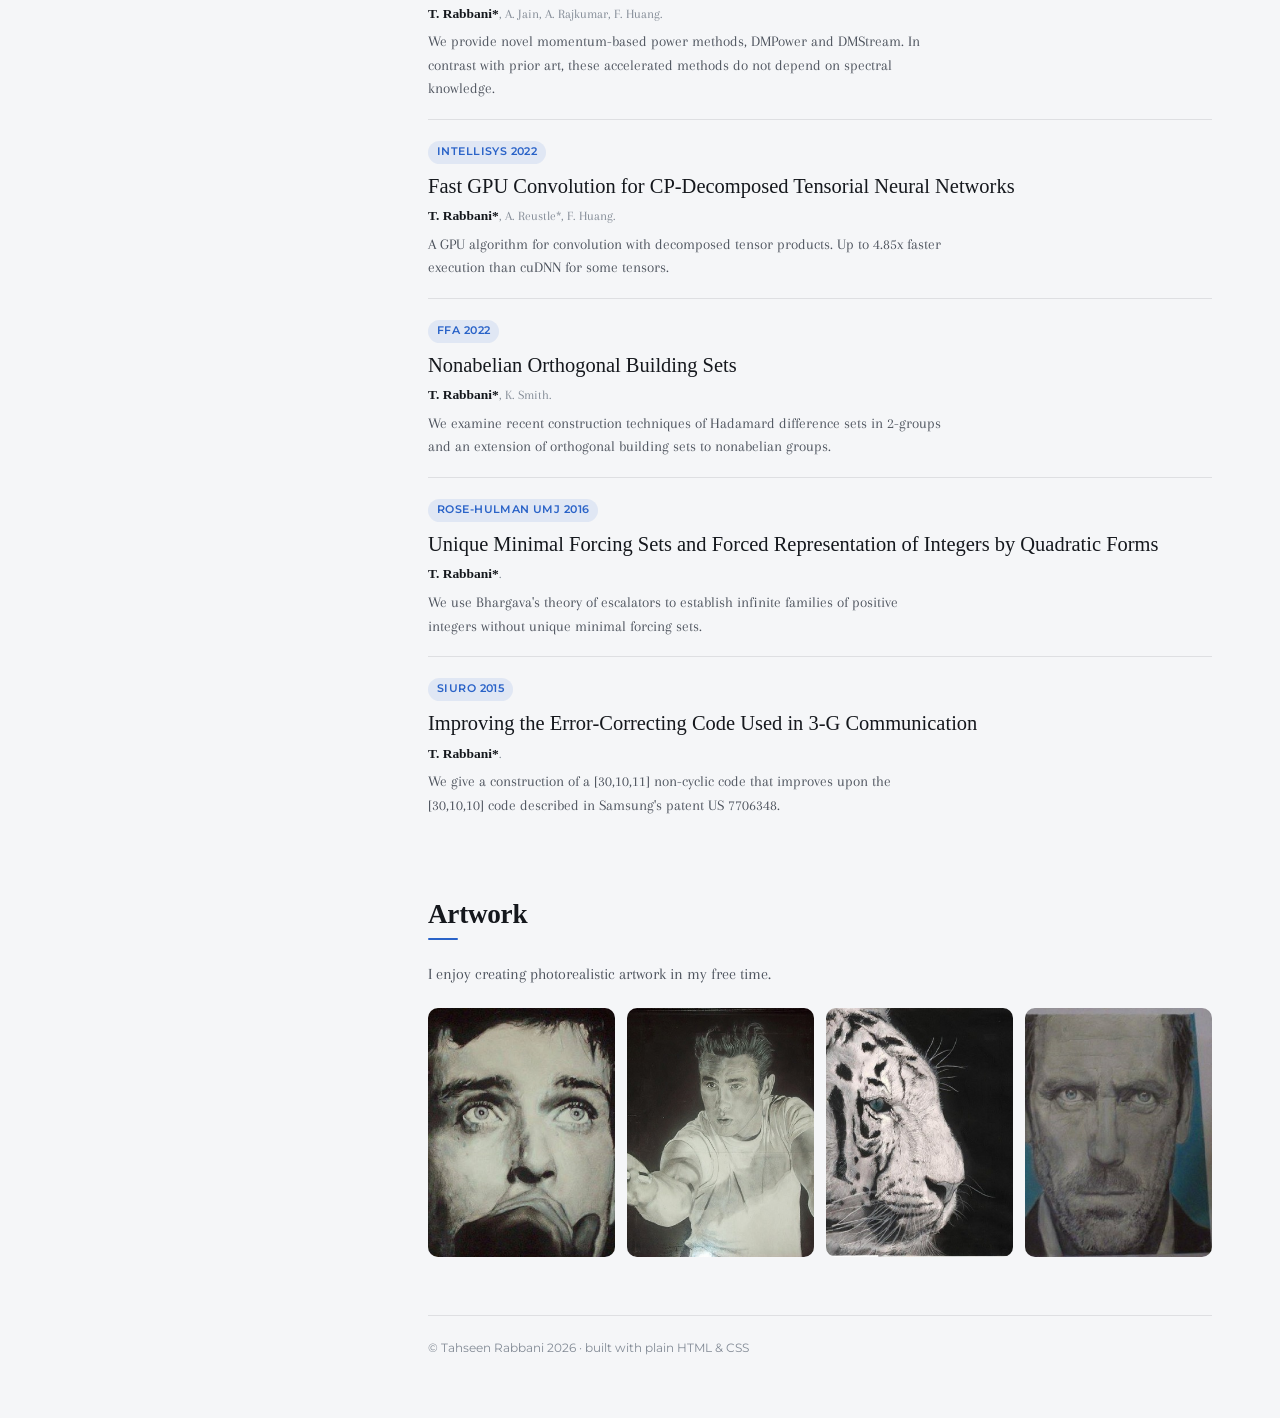
==== commit 3a74db47: "Rename GAP1024 to FULL1024 (too close to GRPS1024); new opening paragraph - The page moves to full10" ====
--- a/index.html
+++ b/index.html
@@ -213,7 +213,7 @@
             <a href="#news">News</a>
             <a href="#papers">Works</a>
             <a href="#artwork">Artwork</a>
-            <a href="gap1024.html">GAP1024</a>
+            <a href="full1024.html">FULL1024</a>
             <a href="docs/CV_Tahseen_Rabbani_Current.pdf">CV</a>
         </nav>
         <button class="theme-toggle" aria-label="Toggle light/dark mode" onclick="toggleTheme()"><span class="icon-sun">&#9788;</span><span class="icon-moon">&#9790;</span></button>
